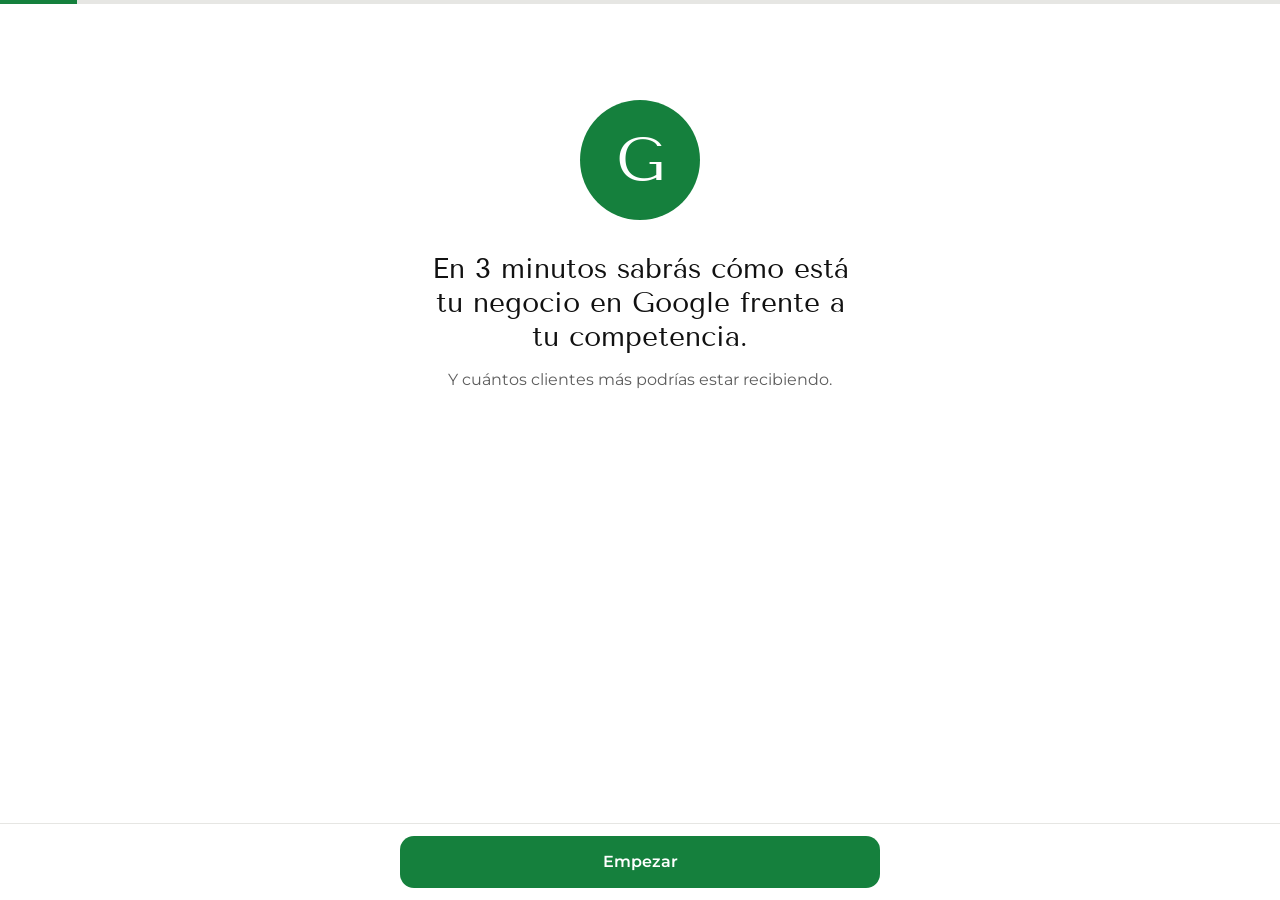
==== index.html @ 22ac7ce4 "Versión 1 del embudo Co-Authored-By: Claude Sonnet 5.5 <noreply@anthropic.com>" ====
<!DOCTYPE html>
<html lang="es">
<head>
  <meta charset="utf-8">
  <meta name="viewport" content="width=device-width, initial-scale=1, viewport-fit=cover">
  <title>Auditoría gratis de tu perfil en Google | Guitorant</title>
  <meta name="description" content="Descubre en 3 minutos cómo está tu negocio en Google frente a tu competencia y pide tu tarjeta de reseñas.">
  <meta name="theme-color" content="#FFFFFF">
  <link rel="preconnect" href="https://fonts.googleapis.com">
  <link rel="preconnect" href="https://fonts.gstatic.com" crossorigin>
  <link href="https://fonts.googleapis.com/css2?family=Montserrat:wght@400;500;600;700&family=Tenor+Sans&display=swap" rel="stylesheet">
  <link rel="icon" href="data:image/svg+xml,%3Csvg xmlns='http://www.w3.org/2000/svg' viewBox='0 0 32 32'%3E%3Ccircle cx='16' cy='16' r='16' fill='%2315803D'/%3E%3Ctext x='16' y='23' font-size='20' text-anchor='middle' fill='white' font-family='Georgia,serif'%3EG%3C/text%3E%3C/svg%3E">
  <link rel="stylesheet" href="css/estilos.css">
</head>
<body>
  <!-- Barra de progreso -->
  <div class="progreso" role="progressbar" aria-label="Progreso" aria-valuemin="0" aria-valuemax="100" aria-valuenow="0">
    <div class="progreso__relleno" id="progreso"></div>
  </div>

  <!-- Flecha para volver (desde la pantalla 2) -->
  <button class="atras" id="atras" type="button" aria-label="Volver" hidden>
    <svg viewBox="0 0 24 24" fill="none" stroke="currentColor" stroke-width="2" stroke-linecap="round" stroke-linejoin="round" aria-hidden="true"><path d="M15 5l-7 7 7 7"/></svg>
  </button>

  <!-- Aquí se dibuja cada pantalla -->
  <main class="app" id="app"></main>

  <!-- Botón principal fijo abajo -->
  <div class="barra-cta" id="barra-cta" hidden>
    <div class="barra-cta__interior">
      <button class="boton" id="cta" type="button"></button>
    </div>
  </div>

  <noscript><p style="padding:20px">Necesitas activar JavaScript para ver esta página.</p></noscript>

  <script src="js/config.js"></script>
  <script src="js/datos.js"></script>
  <script src="js/demo.js"></script>
  <script src="js/calculos.js"></script>
  <script src="js/google.js"></script>
  <script src="js/app.js"></script>
</body>
</html>
---- css/estilos.css ----
/* ============================================================
   ESTILOS — regla 60/30/10
   60% blanco · 30% negro · 10% verde (solo para avanzar o comprar)
   Cambia los colores aquí arriba y se actualiza toda la página.
   ============================================================ */
:root {
  /* 60% BLANCO */
  --blanco: #FFFFFF;
  --superficie: #F7F7F5;
  --borde: #E6E6E3;

  /* 30% NEGRO */
  --negro: #111111;
  --texto-2: #5C5C5C;

  /* 10% VERDE: solo acción y progreso */
  --verde: #15803D;
  --verde-oscuro: #116932;
  --verde-fondo: #ECFDF3;

  /* Funcionales (fuera de la regla) */
  --estrella: #FBBC04;
  --error: #B42318;
  --deshabilitado: #D4D4D4;
  --deshabilitado-texto: #8A8A8A;
  --placeholder: #767676;

  --fuente-titulo: "Tenor Sans", Georgia, "Times New Roman", serif;
  --fuente-texto: "Montserrat", system-ui, -apple-system, "Segoe UI", Roboto, Arial, sans-serif;
  --radio: 14px;
  --alto-boton: 52px;
}

*, *::before, *::after { box-sizing: border-box; }
html { -webkit-text-size-adjust: 100%; }
body {
  margin: 0;
  background: var(--blanco);
  color: var(--negro);
  font-family: var(--fuente-texto);
  font-size: 16px;
  line-height: 1.5;
  -webkit-font-smoothing: antialiased;
}
button, input { font-family: inherit; font-size: 16px; color: inherit; }
button { cursor: pointer; }
[hidden] { display: none !important; }
:focus-visible { outline: 3px solid var(--negro); outline-offset: 2px; }

/* ---------- Barra de progreso ---------- */
.progreso {
  position: fixed; top: 0; left: 0; right: 0; height: 4px;
  background: var(--borde); z-index: 30;
}
.progreso__relleno {
  height: 100%; width: 0; background: var(--verde);
  transition: width 300ms ease;
}

/* ---------- Flecha atrás ---------- */
.atras {
  position: fixed; top: 12px; left: calc(50% - 240px + 8px);
  width: 44px; height: 44px; border: 0; background: transparent;
  display: flex; align-items: center; justify-content: center;
  border-radius: 50%; z-index: 25; color: var(--negro);
}
@media (max-width: 480px) { .atras { left: 8px; } }
.atras svg { width: 22px; height: 22px; }

/* ---------- Contenedor ---------- */
.app {
  max-width: 480px; margin: 0 auto;
  padding: 72px 20px 140px;
  min-height: 100vh;
}
.pantalla { animation: entrar 200ms ease both; }
@keyframes entrar {
  from { opacity: 0; transform: translateY(8px); }
  to { opacity: 1; transform: none; }
}
@media (prefers-reduced-motion: reduce) {
  .pantalla { animation: none; }
  * { transition-duration: 0.01ms !important; animation-duration: 0.01ms !important; }
}

/* ---------- Tipografía ---------- */
h1, .titulo {
  font-family: var(--fuente-titulo);
  font-weight: 400;
  font-size: 27px;
  line-height: 1.22;
  margin: 0 0 14px;
  color: var(--negro);
  overflow-wrap: anywhere;
}
.texto { color: var(--texto-2); margin: 0 0 20px; font-size: 16px; line-height: 1.55; overflow-wrap: anywhere; }
.texto--fuerte { color: var(--negro); font-weight: 600; }
.pequeno { font-size: 14px; color: var(--texto-2); }
.etiqueta {
  display: inline-block; font-size: 13px; font-weight: 600; letter-spacing: 0.08em;
  color: var(--texto-2); margin-bottom: 14px;
}
.pastilla {
  display: inline-flex; align-items: center; gap: 8px;
  background: var(--superficie); border: 1px solid var(--borde);
  border-radius: 999px; padding: 6px 14px; font-size: 14px; font-weight: 500;
  margin-bottom: 18px; color: var(--negro);
}

/* ---------- Personaje guía ---------- */
.guia {
  width: 120px; height: 120px; border-radius: 50%;
  background: var(--verde); color: var(--blanco);
  display: flex; align-items: center; justify-content: center;
  font-family: var(--fuente-titulo); font-size: 60px; line-height: 1;
  overflow: hidden; flex: 0 0 auto;
}
.guia img { width: 100%; height: 100%; object-fit: cover; display: block; }
.guia--chica { width: 44px; height: 44px; font-size: 22px; }
.bienvenida { text-align: center; padding-top: 28px; }
.bienvenida .guia { margin: 0 auto 32px; }
.bienvenida .titulo { font-size: 28px; }

/* ---------- Botón fijo abajo ---------- */
.barra-cta {
  position: fixed; left: 0; right: 0; bottom: 0; z-index: 20;
  background: var(--blanco); border-top: 1px solid var(--borde);
  padding: 12px 20px calc(12px + env(safe-area-inset-bottom, 0px));
}
.barra-cta__interior { max-width: 480px; margin: 0 auto; }
.boton {
  display: flex; align-items: center; justify-content: center; text-align: center;
  width: 100%; min-height: var(--alto-boton); padding: 12px 20px;
  border: 0; border-radius: var(--radio);
  background: var(--verde); color: var(--blanco);
  font-weight: 600; font-size: 16px; line-height: 1.3;
  text-decoration: none; transition: background 150ms ease;
}
.boton:hover, .boton:active { background: var(--verde-oscuro); }
.boton:disabled, .boton[aria-disabled="true"] {
  background: var(--deshabilitado); color: var(--deshabilitado-texto); cursor: not-allowed;
}
.boton--en-linea { margin-top: 12px; }
.enlace {
  background: none; border: 0; padding: 12px 0; color: var(--texto-2);
  text-decoration: underline; font-size: 15px; text-align: left;
  min-height: 44px;
}
.enlace:hover { color: var(--negro); }

/* ---------- Opciones (tarjetas con borde) ---------- */
.opciones { display: grid; gap: 12px; margin-top: 24px; }
.opciones--cuadricula { grid-template-columns: 1fr 1fr; }
.opcion {
  background: var(--blanco); border: 1.5px solid var(--negro);
  border-radius: var(--radio); padding: 16px; min-height: 76px;
  font-weight: 600; font-size: 16px; line-height: 1.3; color: var(--negro);
  display: flex; align-items: center; transition: background 150ms ease, border-color 150ms ease;
  text-align: left; width: 100%;
}
.opciones--cuadricula .opcion { justify-content: center; text-align: center; }
.opcion:hover { background: var(--superficie); }
.opcion[aria-pressed="true"], .opcion.es-elegida {
  border-color: var(--verde); background: var(--verde-fondo);
}
.opciones.bloqueadas .opcion { pointer-events: none; }

/* ---------- Burbuja de reacción ---------- */
.reaccion {
  display: flex; align-items: flex-start; gap: 12px; margin-top: 24px;
  animation: entrar 200ms ease both;
}
.reaccion__burbuja {
  background: var(--superficie); border: 1px solid var(--borde);
  border-radius: 4px 16px 16px 16px; padding: 12px 16px; font-size: 16px;
  color: var(--negro); line-height: 1.45;
}

/* ---------- Campos ---------- */
.campo { margin-bottom: 18px; }
.campo label { display: block; font-weight: 600; font-size: 15px; margin-bottom: 6px; }
.entrada {
  width: 100%; min-height: 52px; padding: 12px 16px;
  border: 1.5px solid var(--negro); border-radius: var(--radio);
  background: var(--blanco); color: var(--negro);
}
.entrada::placeholder { color: var(--placeholder); }
.entrada:focus { outline: 3px solid var(--negro); outline-offset: 1px; }
.entrada[aria-invalid="true"] { border-color: var(--error); }
.error-campo { color: var(--error); font-size: 14px; margin: 6px 0 0; }
.entrada-moneda { position: relative; }
.entrada-moneda .entrada { padding-right: 64px; }
.entrada-moneda span {
  position: absolute; right: 16px; top: 50%; transform: translateY(-50%);
  font-weight: 600; color: var(--texto-2); font-size: 15px;
}

/* ---------- Búsqueda ---------- */
.buscador { position: relative; margin-top: 8px; }
.buscador__lupa { position: absolute; left: 16px; top: 15px; width: 22px; height: 22px; color: var(--negro); pointer-events: none; }
.buscador .entrada { padding-left: 48px; }
.sugerencias {
  list-style: none; margin: 8px 0 0; padding: 0;
  border: 1px solid var(--borde); border-radius: var(--radio); background: var(--blanco);
  overflow: hidden;
}
.sugerencia { border-bottom: 1px solid var(--borde); }
.sugerencia:last-child { border-bottom: 0; }
.sugerencia button {
  display: block; width: 100%; text-align: left; background: var(--blanco);
  border: 0; padding: 12px 16px; min-height: 56px;
}
.sugerencia button:hover, .sugerencia[aria-selected="true"] button { background: var(--superficie); }
.sugerencia__nombre { display: block; font-weight: 600; font-size: 16px; color: var(--negro); overflow-wrap: anywhere; }
.sugerencia__direccion { display: block; font-size: 14px; color: var(--texto-2); overflow-wrap: anywhere; }
.sugerencias__vacio { padding: 14px 16px; color: var(--texto-2); font-size: 15px; }
.ayuda { color: var(--texto-2); font-size: 14px; margin: 12px 0 0; }

/* ---------- Tarjeta genérica ---------- */
.tarjeta {
  background: var(--superficie); border: 1px solid var(--borde);
  border-radius: var(--radio); padding: 16px;
}
.tarjeta--blanca { background: var(--blanco); }

/* ---------- Negocio (P7) ---------- */
.negocio {
  display: flex; gap: 14px; align-items: center;
  background: var(--blanco); border: 1.5px solid var(--negro); border-radius: var(--radio); padding: 14px;
}
.negocio__foto {
  width: 72px; height: 72px; flex: 0 0 auto; border-radius: 12px; overflow: hidden;
  background: var(--superficie); border: 1px solid var(--borde);
  display: flex; align-items: center; justify-content: center;
  font-family: var(--fuente-titulo); font-size: 30px; color: var(--negro);
}
.negocio__foto img { width: 100%; height: 100%; object-fit: cover; display: block; }
.negocio__datos { min-width: 0; }
.negocio__nombre { font-weight: 700; font-size: 18px; line-height: 1.25; margin: 0 0 2px; overflow-wrap: anywhere; }
.negocio__direccion { color: var(--texto-2); font-size: 14px; margin: 0 0 4px; overflow-wrap: anywhere; }

/* ---------- Estrellas ---------- */
.est { position: relative; display: inline-block; line-height: 0; vertical-align: middle; }
.est__fila { display: inline-flex; }
.est__fila svg { width: 16px; height: 16px; }
.est--grande .est__fila svg { width: 20px; height: 20px; }
.est__sobre { position: absolute; left: 0; top: 0; overflow: hidden; white-space: nowrap; }
.calif { display: inline-flex; align-items: center; gap: 6px; flex-wrap: wrap; font-size: 14px; color: var(--texto-2); }
.calif strong { color: var(--negro); font-size: 15px; }

/* ---------- Ficha tipo Google Maps (P8) ---------- */
.ficha { background: var(--blanco); border: 1px solid var(--borde); border-radius: 20px; overflow: hidden; }
.ficha__foto {
  height: 200px; background: var(--superficie); position: relative;
  display: flex; align-items: center; justify-content: center;
  font-family: var(--fuente-titulo); font-size: 64px; color: var(--negro);
}
.ficha__foto img { width: 100%; height: 100%; object-fit: cover; display: block; }
.ficha__buscador {
  position: absolute; top: 12px; left: 12px; right: 12px; background: var(--blanco);
  border-radius: 999px; padding: 8px 16px; font-family: var(--fuente-texto); font-size: 14px;
  color: var(--negro); white-space: nowrap; overflow: hidden; text-overflow: ellipsis;
  border: 1px solid var(--borde);
}
.ficha__cuerpo { padding: 16px 18px 18px; }
.ficha__nombre { font-family: var(--fuente-texto); font-size: 22px; font-weight: 500; margin: 0 0 6px; line-height: 1.25; overflow-wrap: anywhere; }
.ficha__linea { color: var(--texto-2); font-size: 14px; margin: 6px 0 0; }

/* ---------- Reseñas (P9) ---------- */
.resenas { display: grid; gap: 12px; margin-top: 8px; }
.subtitulo { font-weight: 700; font-size: 17px; margin: 22px 0 8px; }
.resena { background: var(--blanco); border: 1px solid var(--borde); border-radius: var(--radio); padding: 14px 16px; }
.resena__meta { font-size: 14px; color: var(--texto-2); margin: 6px 0; }
.resena__texto {
  margin: 0; color: var(--texto-2); font-size: 15px; line-height: 1.5;
  display: -webkit-box; -webkit-line-clamp: 4; line-clamp: 4; -webkit-box-orient: vertical; overflow: hidden;
  overflow-wrap: anywhere;
}
.comparacion { margin-top: 20px; font-weight: 600; font-size: 17px; }

/* ---------- Análisis (P10) ---------- */
.lista-pasos { list-style: none; padding: 0; margin: 28px 0 0; display: grid; gap: 18px; }
.lista-pasos li { display: flex; align-items: center; gap: 14px; font-size: 17px; color: var(--texto-2); transition: color 200ms ease; }
.lista-pasos li.listo { color: var(--negro); font-weight: 600; }
.lista-pasos .marca {
  width: 28px; height: 28px; flex: 0 0 auto; border-radius: 50%;
  border: 1.5px solid var(--borde); display: flex; align-items: center; justify-content: center;
}
.lista-pasos li.listo .marca { background: var(--verde); border-color: var(--verde); color: var(--blanco); }
.lista-pasos .marca svg { width: 16px; height: 16px; opacity: 0; }
.lista-pasos li.listo .marca svg { opacity: 1; }

/* ---------- Ranking (P11) ---------- */
.buscador-falso {
  display: flex; align-items: center; gap: 10px; padding: 14px 16px; font-weight: 600;
  border-bottom: 1px solid var(--borde); font-size: 16px; overflow-wrap: anywhere;
}
.buscador-falso svg { width: 20px; height: 20px; flex: 0 0 auto; }
.ranking { background: var(--blanco); border: 1px solid var(--borde); border-radius: 18px; overflow: hidden; }
.fila { display: flex; gap: 12px; padding: 14px 16px; border-bottom: 1px solid var(--borde); align-items: flex-start; }
.fila:last-child { border-bottom: 0; }
.fila__puesto {
  width: 32px; height: 32px; flex: 0 0 auto; border-radius: 50%; background: var(--superficie);
  border: 1px solid var(--borde);
  display: flex; align-items: center; justify-content: center; font-weight: 700; font-size: 14px;
}
.fila__datos { min-width: 0; }
.fila__nombre { font-weight: 600; font-size: 16px; margin: 0; overflow-wrap: anywhere; }
.fila__ritmo { font-size: 13px; color: var(--texto-2); margin: 2px 0 0; }
.fila--yo { background: var(--verde-fondo); border: 1.5px solid var(--verde); border-radius: 12px; margin: 6px; }
.fila--yo:last-child { border-bottom: 1.5px solid var(--verde); }
.fila--yo .fila__puesto { background: var(--verde); border-color: var(--verde); color: var(--blanco); }
.tag-tu {
  display: inline-block; margin-left: 8px; font-size: 12px; font-weight: 700; letter-spacing: 0.06em;
  color: var(--verde); vertical-align: middle;
}
.resumen-puesto { font-weight: 700; font-size: 18px; margin: 20px 0 8px; }

/* ---------- Barras (P12) ---------- */
.barra-bloque { margin: 26px 0; }
.barra-bloque__cabecera { font-size: 15px; color: var(--texto-2); margin-bottom: 8px; display: flex; justify-content: space-between; gap: 10px; }
.barra-pista { height: 22px; background: var(--superficie); border: 1px solid var(--borde); border-radius: 999px; overflow: hidden; }
.barra-relleno { height: 100%; width: 0; border-radius: 999px; transition: width 900ms cubic-bezier(.2,.7,.2,1); }
.barra-relleno--rival { background: var(--negro); }
.barra-relleno--yo { background: var(--texto-2); }

/* ---------- Gráfica (P13) ---------- */
.grafica { width: 100%; height: auto; display: block; margin: 8px 0; }
.etiqueta-estimacion {
  display: inline-block; font-size: 12px; font-weight: 700; letter-spacing: 0.06em; text-transform: uppercase;
  border: 1px solid var(--negro); border-radius: 999px; padding: 3px 10px; margin-bottom: 14px; color: var(--negro);
}
.leyenda { display: flex; flex-wrap: wrap; gap: 8px 18px; font-size: 14px; color: var(--texto-2); margin: 10px 0 16px; }
.leyenda span { display: inline-flex; align-items: center; gap: 8px; }
.leyenda i { display: inline-block; width: 26px; height: 0; border-top: 3px solid; }
.resumen-90 { font-weight: 700; font-size: 17px; margin: 8px 0; }
.mejora { font-weight: 600; color: var(--negro); margin: 6px 0 0; }

/* ---------- Tarjeta NFC dibujada (P14) ---------- */
.nfc {
  position: relative; background: var(--negro); color: var(--blanco);
  border-radius: 18px; aspect-ratio: 1.586; width: 100%; padding: 20px;
  display: flex; flex-direction: column; justify-content: space-between; overflow: hidden;
  margin: 8px 0 22px;
}
.nfc__nombre { font-family: var(--fuente-titulo); font-size: 24px; line-height: 1.15; overflow-wrap: anywhere; max-width: 85%; }
.nfc__pie { display: flex; align-items: center; gap: 12px; font-size: 16px; font-weight: 500; }
.nfc__ondas { width: 38px; height: 38px; color: var(--verde); flex: 0 0 auto; }
.nfc--chica { padding: 12px; border-radius: 12px; }
.nfc--chica .nfc__nombre { font-size: 14px; }
.nfc--chica .nfc__pie { font-size: 11px; gap: 6px; }
.nfc--chica .nfc__ondas { width: 22px; height: 22px; }
.foto-producto { width: 100%; max-height: 220px; object-fit: contain; border-radius: 12px; background: var(--negro); display: block; }

/* ---------- Pasos (P15) ---------- */
.pasos { list-style: none; padding: 0; margin: 24px 0 0; display: grid; gap: 14px; }
.paso { display: flex; gap: 16px; align-items: flex-start; background: var(--superficie); border: 1px solid var(--borde); border-radius: var(--radio); padding: 16px; }
.paso__num {
  width: 36px; height: 36px; flex: 0 0 auto; border-radius: 50%; background: var(--negro); color: var(--blanco);
  display: flex; align-items: center; justify-content: center; font-family: var(--fuente-titulo); font-size: 18px;
}
.paso p { margin: 4px 0 0; font-size: 16px; }

/* ---------- Contacto (P16) ---------- */
.casilla { display: flex; gap: 12px; align-items: flex-start; margin: 4px 0 14px; }
.casilla input { width: 24px; height: 24px; margin: 2px 0 0; flex: 0 0 auto; accent-color: var(--negro); }
.casilla label { font-size: 14px; line-height: 1.5; color: var(--texto-2); }
.casilla a { color: var(--negro); }

/* ---------- Precios (P17) ---------- */
.franja {
  background: var(--verde); color: var(--blanco); font-weight: 600; text-align: center;
  border-radius: var(--radio); padding: 12px 16px; margin: 4px 0 14px;
}
.productos { display: grid; gap: 12px; margin: 18px 0 8px; }
.producto {
  position: relative; background: var(--blanco); border: 1.5px solid var(--negro); border-radius: 16px;
  padding: 16px; text-align: left; width: 100%; display: block;
}
.producto[aria-pressed="true"] { border-color: var(--verde); background: var(--verde-fondo); }
.producto__etiqueta {
  display: inline-block; background: var(--verde); color: var(--blanco); font-size: 12px; font-weight: 700;
  letter-spacing: 0.04em; border-radius: 999px; padding: 4px 10px; margin-bottom: 10px;
}
.producto__fila { display: flex; gap: 12px; align-items: flex-start; }
.producto__radio {
  width: 22px; height: 22px; flex: 0 0 auto; border-radius: 50%; border: 2px solid var(--negro); margin-top: 2px;
  display: flex; align-items: center; justify-content: center; background: var(--blanco);
}
.producto[aria-pressed="true"] .producto__radio { border-color: var(--verde); }
.producto[aria-pressed="true"] .producto__radio::after { content: ""; width: 10px; height: 10px; border-radius: 50%; background: var(--verde); }
.producto__info { flex: 1; min-width: 0; }
.producto__nombre { font-weight: 700; font-size: 17px; margin: 0; }
.producto__precio { margin: 2px 0 4px; font-size: 20px; font-weight: 700; }
.producto__precio s { font-size: 15px; font-weight: 500; color: var(--texto-2); margin-left: 8px; }
.producto__desc { color: var(--texto-2); font-size: 14px; margin: 0 0 6px; }
.producto__linea { font-size: 14px; margin: 2px 0 0; color: var(--negro); }
.producto__linea--suave { color: var(--texto-2); }
.producto__imagen { margin-top: 12px; }
.producto__imagen .foto-producto { max-height: 140px; }
.duo-imagen { display: grid; grid-template-columns: 1fr 1fr; gap: 8px; }
.incluido { margin-top: 22px; }
.incluido h2 { font-size: 17px; font-weight: 700; margin: 0 0 10px; }
.incluido ul { list-style: none; padding: 0; margin: 0; display: grid; gap: 10px; }
.incluido li { display: flex; gap: 10px; align-items: flex-start; font-size: 15px; }
.incluido li svg { width: 20px; height: 20px; flex: 0 0 auto; color: var(--verde); margin-top: 2px; }
.incluido s { color: var(--texto-2); margin-left: 6px; font-size: 14px; }

/* ---------- Listo (P18) ---------- */
.resumen { background: var(--superficie); border: 1px solid var(--borde); border-radius: var(--radio); padding: 16px; margin: 20px 0; }
.resumen dl { margin: 0; display: grid; gap: 10px; }
.resumen dt { font-size: 13px; color: var(--texto-2); }
.resumen dd { margin: 0; font-weight: 600; overflow-wrap: anywhere; }

/* ---------- Carga ---------- */
.cargando { display: flex; align-items: center; gap: 12px; color: var(--texto-2); padding: 14px 4px; }
.giro { width: 20px; height: 20px; border: 3px solid var(--borde); border-top-color: var(--negro); border-radius: 50%; animation: gira 800ms linear infinite; }
@keyframes gira { to { transform: rotate(360deg); } }

/* ---------- Líneas de la gráfica ---------- */
.g-actual { stroke: var(--placeholder); stroke-width: 3; }
.g-rival { stroke: var(--negro); stroke-width: 2.5; }
.g-tarjeta { stroke: var(--verde); stroke-width: 5; stroke-dasharray: var(--largo); stroke-dashoffset: var(--largo); animation: dibujar 1100ms 150ms ease forwards; }
@keyframes dibujar { to { stroke-dashoffset: 0; } }
@media (prefers-reduced-motion: reduce) { .g-tarjeta { stroke-dashoffset: 0; animation: none; } }
.producto__imagen .nfc { max-width: 240px; aspect-ratio: 1.9; }
.duo-imagen .nfc { max-width: none; }
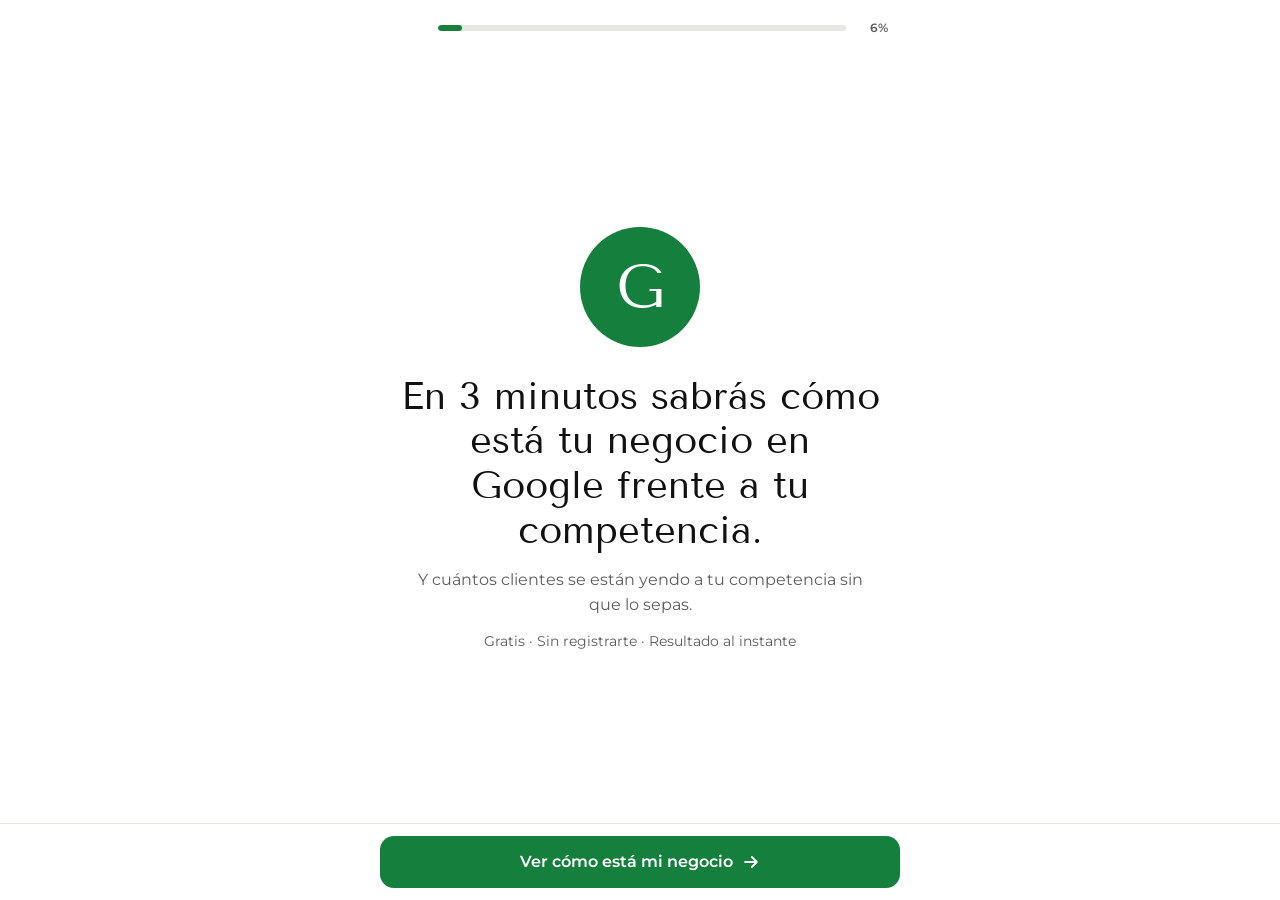
==== commit 8ba22cd5: "Cambios v2: diseño, textos y rutas - Diseño: contenido centrado, opciones simétricas con emoji, somb" ====
--- a/index.html
+++ b/index.html
@@ -13,15 +13,19 @@
   <link rel="stylesheet" href="css/estilos.css">
 </head>
 <body>
-  <!-- Barra de progreso -->
-  <div class="progreso" role="progressbar" aria-label="Progreso" aria-valuemin="0" aria-valuemax="100" aria-valuenow="0">
-    <div class="progreso__relleno" id="progreso"></div>
-  </div>
-
-  <!-- Flecha para volver (desde la pantalla 2) -->
-  <button class="atras" id="atras" type="button" aria-label="Volver" hidden>
-    <svg viewBox="0 0 24 24" fill="none" stroke="currentColor" stroke-width="2" stroke-linecap="round" stroke-linejoin="round" aria-hidden="true"><path d="M15 5l-7 7 7 7"/></svg>
-  </button>
+  <!-- Cabecera fija: flecha para volver + barra de progreso + porcentaje -->
+  <header class="cabecera">
+    <div class="cabecera__interior">
+      <button class="atras oculto" id="atras" type="button" aria-label="Volver">
+        <svg viewBox="0 0 24 24" fill="none" stroke="currentColor" stroke-width="2" stroke-linecap="round" stroke-linejoin="round" aria-hidden="true"><path d="M15 5l-7 7 7 7"/></svg>
+      </button>
+      <div class="progreso" role="progressbar" aria-label="Progreso" aria-valuemin="0" aria-valuemax="100" aria-valuenow="0">
+        <div class="progreso__relleno" id="progreso"></div>
+      </div>
+      <span class="porcentaje" id="porcentaje" aria-hidden="true">0%</span>
+    </div>
+    <div class="hito" id="hito" role="status" aria-live="polite"></div>
+  </header>
 
   <!-- Aquí se dibuja cada pantalla -->
   <main class="app" id="app"></main>
--- a/css/estilos.css
+++ b/css/estilos.css
@@ -1,7 +1,8 @@
 /* ============================================================
    ESTILOS — regla 60/30/10
-   60% blanco · 30% negro · 10% verde (solo para avanzar o comprar)
+   60% blanco · 30% negro · 10% verde (solo para avanzar, elegir o comprar)
    Cambia los colores aquí arriba y se actualiza toda la página.
+   Sombras: suaves, solo en cajas y tarjetas.
    ============================================================ */
 :root {
   /* 60% BLANCO */
@@ -25,10 +26,18 @@
   --deshabilitado-texto: #8A8A8A;
   --placeholder: #767676;
 
+  /* Sombras suaves */
+  --sombra: 0 1px 2px rgba(17, 17, 17, 0.06), 0 4px 12px rgba(17, 17, 17, 0.06);
+  --sombra-fuerte: 0 2px 4px rgba(17, 17, 17, 0.08), 0 8px 20px rgba(17, 17, 17, 0.10);
+
   --fuente-titulo: "Tenor Sans", Georgia, "Times New Roman", serif;
   --fuente-texto: "Montserrat", system-ui, -apple-system, "Segoe UI", Roboto, Arial, sans-serif;
+  --fuente-emoji: "Apple Color Emoji", "Segoe UI Emoji", "Noto Color Emoji", sans-serif;
   --radio: 14px;
   --alto-boton: 52px;
+  --ancho: 520px;
+  --alto-cabecera: 56px;
+  --alto-barra: 77px; /* alto del botón fijo: 12 + 52 + 12 + 1 de borde */
 }
 
 *, *::before, *::after { box-sizing: border-box; }
@@ -47,52 +56,77 @@
 [hidden] { display: none !important; }
 :focus-visible { outline: 3px solid var(--negro); outline-offset: 2px; }
 
-/* ---------- Barra de progreso ---------- */
+/* ---------- Cabecera fija: volver + progreso + porcentaje ---------- */
+.cabecera {
+  position: fixed; top: 0; left: 0; right: 0; z-index: 30;
+  background: var(--blanco);
+}
+.cabecera__interior {
+  max-width: var(--ancho); margin: 0 auto; height: var(--alto-cabecera);
+  display: flex; align-items: center; gap: 6px; padding: 0 12px 0 8px;
+}
+.atras {
+  width: 44px; height: 44px; flex: 0 0 auto; border: 0; background: transparent;
+  display: flex; align-items: center; justify-content: center;
+  border-radius: 50%; color: var(--negro);
+}
+.atras.oculto { visibility: hidden; }
+.atras svg { width: 22px; height: 22px; }
 .progreso {
-  position: fixed; top: 0; left: 0; right: 0; height: 4px;
-  background: var(--borde); z-index: 30;
+  flex: 1; height: 6px; background: var(--borde); border-radius: 999px; overflow: hidden;
 }
 .progreso__relleno {
-  height: 100%; width: 0; background: var(--verde);
-  transition: width 300ms ease;
-}
-
-/* ---------- Flecha atrás ---------- */
-.atras {
-  position: fixed; top: 12px; left: calc(50% - 240px + 8px);
-  width: 44px; height: 44px; border: 0; background: transparent;
-  display: flex; align-items: center; justify-content: center;
-  border-radius: 50%; z-index: 25; color: var(--negro);
-}
-@media (max-width: 480px) { .atras { left: 8px; } }
-.atras svg { width: 22px; height: 22px; }
-
-/* ---------- Contenedor ---------- */
+  height: 100%; width: 0; background: var(--verde); border-radius: 999px;
+  transition: width 400ms ease;
+}
+.porcentaje {
+  flex: 0 0 auto; min-width: 36px; text-align: right;
+  font-size: 12px; font-weight: 600; color: var(--texto-2);
+}
+.hito {
+  position: absolute; left: 50%; top: calc(100% - 4px);
+  transform: translate(-50%, -6px); opacity: 0; pointer-events: none;
+  background: var(--verde-fondo); color: var(--verde-oscuro); border: 1px solid var(--verde);
+  border-radius: 999px; padding: 4px 14px; font-size: 13px; font-weight: 600; white-space: nowrap;
+  transition: opacity 250ms ease, transform 250ms ease;
+}
+.hito.visible { opacity: 1; transform: translate(-50%, 0); }
+
+/* ---------- Contenedor: contenido centrado entre cabecera y botón ---------- */
 .app {
-  max-width: 480px; margin: 0 auto;
-  padding: 72px 20px 140px;
-  min-height: 100vh;
-}
-.pantalla { animation: entrar 200ms ease both; }
+  max-width: var(--ancho); margin: 0 auto;
+  min-height: 100vh; min-height: 100dvh;
+  padding: calc(var(--alto-cabecera) + 16px) 20px 16px;
+  display: flex; flex-direction: column;
+}
+body.con-cta .app { padding-bottom: calc(var(--alto-barra) + 16px + env(safe-area-inset-bottom, 0px)); }
+.pantalla {
+  width: 100%; margin: auto 0;
+  animation: entrar 250ms ease both;
+}
 @keyframes entrar {
   from { opacity: 0; transform: translateY(8px); }
   to { opacity: 1; transform: none; }
 }
 @media (prefers-reduced-motion: reduce) {
-  .pantalla { animation: none; }
-  * { transition-duration: 0.01ms !important; animation-duration: 0.01ms !important; }
+  * { transition-duration: 0.01ms !important; transition-delay: 0s !important;
+      animation-duration: 0.01ms !important; animation-delay: 0s !important; }
 }
 
 /* ---------- Tipografía ---------- */
 h1, .titulo {
   font-family: var(--fuente-titulo);
   font-weight: 400;
-  font-size: 27px;
-  line-height: 1.22;
+  font-size: 29px;
+  line-height: 1.2;
   margin: 0 0 14px;
   color: var(--negro);
   overflow-wrap: anywhere;
 }
+@media (min-width: 768px) {
+  h1, .titulo { font-size: 38px; line-height: 1.18; }
+}
+.titulo--centro { text-align: center; }
 .texto { color: var(--texto-2); margin: 0 0 20px; font-size: 16px; line-height: 1.55; overflow-wrap: anywhere; }
 .texto--fuerte { color: var(--negro); font-weight: 600; }
 .pequeno { font-size: 14px; color: var(--texto-2); }
@@ -117,17 +151,18 @@
 }
 .guia img { width: 100%; height: 100%; object-fit: cover; display: block; }
 .guia--chica { width: 44px; height: 44px; font-size: 22px; }
-.bienvenida { text-align: center; padding-top: 28px; }
-.bienvenida .guia { margin: 0 auto 32px; }
-.bienvenida .titulo { font-size: 28px; }
-
-/* ---------- Botón fijo abajo ---------- */
+.bienvenida { text-align: center; }
+.bienvenida .guia { margin: 0 auto 28px; }
+.bienvenida .texto { margin-bottom: 14px; }
+.bienvenida .pequeno { margin: 0; }
+
+/* ---------- Botón principal fijo abajo ---------- */
 .barra-cta {
   position: fixed; left: 0; right: 0; bottom: 0; z-index: 20;
   background: var(--blanco); border-top: 1px solid var(--borde);
   padding: 12px 20px calc(12px + env(safe-area-inset-bottom, 0px));
 }
-.barra-cta__interior { max-width: 480px; margin: 0 auto; }
+.barra-cta__interior { max-width: var(--ancho); margin: 0 auto; }
 .boton {
   display: flex; align-items: center; justify-content: center; text-align: center;
   width: 100%; min-height: var(--alto-boton); padding: 12px 20px;
@@ -140,7 +175,10 @@
 .boton:disabled, .boton[aria-disabled="true"] {
   background: var(--deshabilitado); color: var(--deshabilitado-texto); cursor: not-allowed;
 }
-.boton--en-linea { margin-top: 12px; }
+.boton__flecha { width: 20px; height: 20px; flex: 0 0 auto; margin-left: 8px; transition: transform 150ms ease; }
+@media (hover: hover) {
+  .boton:hover:not(:disabled) .boton__flecha { transform: translateX(3px); }
+}
 .enlace {
   background: none; border: 0; padding: 12px 0; color: var(--texto-2);
   text-decoration: underline; font-size: 15px; text-align: left;
@@ -148,33 +186,71 @@
 }
 .enlace:hover { color: var(--negro); }
 
-/* ---------- Opciones (tarjetas con borde) ---------- */
-.opciones { display: grid; gap: 12px; margin-top: 24px; }
+/* ---------- Opciones de respuesta ---------- */
+.opciones { display: grid; gap: 12px; margin-top: 24px; grid-auto-rows: 1fr; }
 .opciones--cuadricula { grid-template-columns: 1fr 1fr; }
 .opcion {
-  background: var(--blanco); border: 1.5px solid var(--negro);
-  border-radius: var(--radio); padding: 16px; min-height: 76px;
+  position: relative; width: 100%;
+  background: var(--blanco); border: 1.5px solid var(--negro); border-radius: 16px;
+  box-shadow: var(--sombra);
+  padding: 14px 16px; min-height: 64px;
+  display: flex; align-items: center; gap: 14px; text-align: left;
   font-weight: 600; font-size: 16px; line-height: 1.3; color: var(--negro);
-  display: flex; align-items: center; transition: background 150ms ease, border-color 150ms ease;
-  text-align: left; width: 100%;
-}
-.opciones--cuadricula .opcion { justify-content: center; text-align: center; }
-.opcion:hover { background: var(--superficie); }
-.opcion[aria-pressed="true"], .opcion.es-elegida {
-  border-color: var(--verde); background: var(--verde-fondo);
-}
+  transition: transform 150ms ease, box-shadow 150ms ease, opacity 250ms ease,
+    background 150ms ease, border-color 150ms ease, color 150ms ease;
+}
+.opciones--cuadricula .opcion {
+  min-height: 104px; flex-direction: column; justify-content: center; text-align: center; gap: 8px;
+}
+.opcion__emoji { font-family: var(--fuente-emoji); font-size: 26px; line-height: 1; flex: 0 0 auto; }
+.opciones--cuadricula .opcion__emoji { font-size: 32px; }
+.opcion__cuerpo { display: flex; flex-direction: column; gap: 2px; min-width: 0; overflow-wrap: anywhere; }
+.opcion__nota { font-size: 13px; font-weight: 500; color: var(--texto-2); transition: color 150ms ease; }
+@media (hover: hover) {
+  .opcion:hover { transform: translateY(-2px); box-shadow: var(--sombra-fuerte); }
+}
+.opcion:active { transform: scale(0.97); }
+.opcion[aria-pressed="true"] { border-color: var(--verde); background: var(--verde-fondo); color: var(--verde); }
+.opcion[aria-pressed="true"] .opcion__nota { color: var(--verde); }
+.opcion__check {
+  position: absolute; top: 8px; right: 8px; width: 20px; height: 20px; border-radius: 50%;
+  background: var(--verde); color: var(--blanco);
+  display: flex; align-items: center; justify-content: center;
+  opacity: 0; transform: scale(0.5); transition: opacity 150ms ease, transform 200ms ease;
+}
+.opcion__check svg { width: 13px; height: 13px; }
+.opcion[aria-pressed="true"] .opcion__check { opacity: 1; transform: none; }
+.opciones.hay-elegida .opcion[aria-pressed="false"] { opacity: 0.5; }
+.opcion.pulso { animation: encoger 250ms ease; }
+@keyframes encoger { 0% { transform: scale(1); } 40% { transform: scale(0.96); } 100% { transform: scale(1); } }
 .opciones.bloqueadas .opcion { pointer-events: none; }
 
-/* ---------- Burbuja de reacción ---------- */
+/* ---------- Reacción del personaje ---------- */
+.reaccion-zona { margin-top: 20px; min-height: 96px; }
 .reaccion {
-  display: flex; align-items: flex-start; gap: 12px; margin-top: 24px;
-  animation: entrar 200ms ease both;
-}
+  display: flex; align-items: flex-start; gap: 12px; cursor: pointer;
+  animation: entrar 250ms ease both;
+}
+.reaccion__cuerpo { flex: 1; min-width: 0; }
 .reaccion__burbuja {
-  background: var(--superficie); border: 1px solid var(--borde);
+  background: var(--superficie); border: 1px solid var(--borde); box-shadow: var(--sombra);
   border-radius: 4px 16px 16px 16px; padding: 12px 16px; font-size: 16px;
-  color: var(--negro); line-height: 1.45;
-}
+  color: var(--negro); line-height: 1.45; min-height: 46px;
+  display: flex; align-items: center;
+}
+.reaccion__burbuja.con-texto { animation: aparecer 200ms ease both; }
+@keyframes aparecer { from { opacity: 0; } to { opacity: 1; } }
+.reaccion__tiempo { height: 3px; background: var(--borde); border-radius: 2px; margin-top: 8px; overflow: hidden; }
+.reaccion__tiempo i { display: block; height: 100%; width: 0; background: var(--verde); transition: width linear; }
+.reaccion__tiempo i.lleno { width: 100%; }
+.escribiendo { display: inline-flex; gap: 5px; align-items: center; height: 20px; }
+.escribiendo i {
+  width: 7px; height: 7px; border-radius: 50%; background: var(--texto-2); display: block;
+  animation: punto 300ms ease both;
+}
+.escribiendo i:nth-child(2) { animation-delay: 150ms; }
+.escribiendo i:nth-child(3) { animation-delay: 300ms; }
+@keyframes punto { 0% { opacity: 0.2; transform: translateY(0); } 50% { opacity: 1; transform: translateY(-3px); } 100% { opacity: 0.7; transform: none; } }
 
 /* ---------- Campos ---------- */
 .campo { margin-bottom: 18px; }
@@ -202,7 +278,7 @@
 .sugerencias {
   list-style: none; margin: 8px 0 0; padding: 0;
   border: 1px solid var(--borde); border-radius: var(--radio); background: var(--blanco);
-  overflow: hidden;
+  overflow: hidden; box-shadow: var(--sombra);
 }
 .sugerencia { border-bottom: 1px solid var(--borde); }
 .sugerencia:last-child { border-bottom: 0; }
@@ -219,14 +295,43 @@
 /* ---------- Tarjeta genérica ---------- */
 .tarjeta {
   background: var(--superficie); border: 1px solid var(--borde);
-  border-radius: var(--radio); padding: 16px;
+  border-radius: var(--radio); padding: 16px; box-shadow: var(--sombra);
 }
 .tarjeta--blanca { background: var(--blanco); }
 
-/* ---------- Negocio (P7) ---------- */
+/* ---------- P2: dos fichas de ejemplo ---------- */
+.ejemplo { margin: 4px 0 6px; }
+.ejemplo__etiqueta {
+  display: inline-block; font-size: 12px; font-weight: 700; letter-spacing: 0.06em; text-transform: uppercase;
+  color: var(--texto-2); border: 1px solid var(--borde); border-radius: 999px; padding: 2px 10px; margin-bottom: 10px;
+}
+.fichas { display: grid; grid-template-columns: 1fr 1fr; gap: 12px; }
+.ficha-mini {
+  position: relative; background: var(--blanco); border: 1.5px solid var(--borde); border-radius: 16px;
+  box-shadow: var(--sombra); padding: 16px 14px; text-align: center;
+  animation: entrar 350ms ease both;
+  transition: border-color 250ms ease, box-shadow 250ms ease;
+}
+.ficha-mini:nth-child(2) { animation-delay: 120ms; }
+.ficha-mini__nombre { font-weight: 700; font-size: 15px; margin: 0 0 6px; }
+.ficha-mini__nota { display: flex; align-items: center; justify-content: center; gap: 6px; font-weight: 700; font-size: 18px; margin: 0; }
+.ficha-mini__nota .est { margin-left: 0; }
+.ficha-mini__resenas { font-size: 14px; color: var(--texto-2); margin: 4px 0 0; }
+.ficha-mini--elegida { border-color: var(--verde); box-shadow: var(--sombra-fuerte); }
+.ficha-mini__check {
+  position: absolute; top: 8px; right: 8px; width: 22px; height: 22px; border-radius: 50%;
+  background: var(--verde); color: var(--blanco); display: flex; align-items: center; justify-content: center;
+  opacity: 0; transform: scale(0.5); transition: opacity 200ms ease, transform 250ms ease;
+}
+.ficha-mini__check svg { width: 14px; height: 14px; }
+.ficha-mini--elegida .ficha-mini__check { opacity: 1; transform: none; }
+.pregunta-ejemplo { text-align: center; font-weight: 600; font-size: 17px; margin: 16px 0 0; }
+
+/* ---------- Negocio (¿Eres tú?) ---------- */
 .negocio {
   display: flex; gap: 14px; align-items: center;
-  background: var(--blanco); border: 1.5px solid var(--negro); border-radius: var(--radio); padding: 14px;
+  background: var(--blanco); border: 1.5px solid var(--negro); border-radius: 16px; padding: 14px;
+  box-shadow: var(--sombra);
 }
 .negocio__foto {
   width: 72px; height: 72px; flex: 0 0 auto; border-radius: 12px; overflow: hidden;
@@ -239,17 +344,23 @@
 .negocio__nombre { font-weight: 700; font-size: 18px; line-height: 1.25; margin: 0 0 2px; overflow-wrap: anywhere; }
 .negocio__direccion { color: var(--texto-2); font-size: 14px; margin: 0 0 4px; overflow-wrap: anywhere; }
 
-/* ---------- Estrellas ---------- */
-.est { position: relative; display: inline-block; line-height: 0; vertical-align: middle; }
-.est__fila { display: inline-flex; }
-.est__fila svg { width: 16px; height: 16px; }
-.est--grande .est__fila svg { width: 20px; height: 20px; }
-.est__sobre { position: absolute; left: 0; top: 0; overflow: hidden; white-space: nowrap; }
+/* ---------- Estrellas (se llenan una por una) ---------- */
+.est { display: inline-flex; line-height: 0; vertical-align: middle; }
+.est__e { position: relative; display: inline-block; width: 16px; height: 16px; }
+.est--grande .est__e { width: 20px; height: 20px; }
+.est__e > svg { width: 100%; height: 100%; display: block; }
+.est__sobre {
+  position: absolute; left: 0; top: 0; height: 100%; width: 0; overflow: hidden;
+  transition: width 260ms ease calc(var(--i, 0) * 110ms);
+}
+.est__sobre svg { width: 16px; height: 16px; display: block; max-width: none; }
+.est--grande .est__sobre svg { width: 20px; height: 20px; }
+.est--on .est__sobre { width: var(--w, 0%); }
 .calif { display: inline-flex; align-items: center; gap: 6px; flex-wrap: wrap; font-size: 14px; color: var(--texto-2); }
 .calif strong { color: var(--negro); font-size: 15px; }
 
-/* ---------- Ficha tipo Google Maps (P8) ---------- */
-.ficha { background: var(--blanco); border: 1px solid var(--borde); border-radius: 20px; overflow: hidden; }
+/* ---------- Ficha tipo Google Maps (Tu perfil) ---------- */
+.ficha { background: var(--blanco); border: 1px solid var(--borde); border-radius: 20px; overflow: hidden; box-shadow: var(--sombra); }
 .ficha__foto {
   height: 200px; background: var(--superficie); position: relative;
   display: flex; align-items: center; justify-content: center;
@@ -266,19 +377,34 @@
 .ficha__nombre { font-family: var(--fuente-texto); font-size: 22px; font-weight: 500; margin: 0 0 6px; line-height: 1.25; overflow-wrap: anywhere; }
 .ficha__linea { color: var(--texto-2); font-size: 14px; margin: 6px 0 0; }
 
-/* ---------- Reseñas (P9) ---------- */
+/* ---------- Reseñas ---------- */
 .resenas { display: grid; gap: 12px; margin-top: 8px; }
 .subtitulo { font-weight: 700; font-size: 17px; margin: 22px 0 8px; }
-.resena { background: var(--blanco); border: 1px solid var(--borde); border-radius: var(--radio); padding: 14px 16px; }
+.resena { background: var(--blanco); border: 1px solid var(--borde); border-radius: var(--radio); padding: 14px 16px; box-shadow: var(--sombra); }
 .resena__meta { font-size: 14px; color: var(--texto-2); margin: 6px 0; }
 .resena__texto {
   margin: 0; color: var(--texto-2); font-size: 15px; line-height: 1.5;
   display: -webkit-box; -webkit-line-clamp: 4; line-clamp: 4; -webkit-box-orient: vertical; overflow: hidden;
   overflow-wrap: anywhere;
 }
+.etiqueta-negativa {
+  display: inline-block; color: var(--error); border: 1px solid var(--error); border-radius: 999px;
+  font-size: 12px; font-weight: 700; padding: 2px 10px; margin-bottom: 10px;
+}
 .comparacion { margin-top: 20px; font-weight: 600; font-size: 17px; }
-
-/* ---------- Análisis (P10) ---------- */
+.cifras { display: grid; grid-template-columns: 1fr 1fr; gap: 12px; margin: 6px 0 4px; }
+.cifra {
+  background: var(--blanco); border: 1.5px solid var(--borde); border-radius: 16px; box-shadow: var(--sombra);
+  padding: 16px 12px; text-align: center;
+}
+.cifra--yo { border-color: var(--negro); }
+.cifra__numero { font-family: var(--fuente-titulo); font-size: 34px; line-height: 1.1; margin: 0; }
+.cifra__nombre { font-size: 14px; color: var(--texto-2); margin: 6px 0 0; }
+.fecha-ultima { text-align: center; }
+.fecha-ultima__etiqueta { font-size: 13px; font-weight: 600; letter-spacing: 0.06em; text-transform: uppercase; color: var(--texto-2); margin: 0 0 4px; }
+.fecha-ultima__valor { font-family: var(--fuente-titulo); font-size: 26px; margin: 0; }
+
+/* ---------- Análisis ---------- */
 .lista-pasos { list-style: none; padding: 0; margin: 28px 0 0; display: grid; gap: 18px; }
 .lista-pasos li { display: flex; align-items: center; gap: 14px; font-size: 17px; color: var(--texto-2); transition: color 200ms ease; }
 .lista-pasos li.listo { color: var(--negro); font-weight: 600; }
@@ -290,24 +416,31 @@
 .lista-pasos .marca svg { width: 16px; height: 16px; opacity: 0; }
 .lista-pasos li.listo .marca svg { opacity: 1; }
 
-/* ---------- Ranking (P11) ---------- */
+/* ---------- Ranking ---------- */
 .buscador-falso {
   display: flex; align-items: center; gap: 10px; padding: 14px 16px; font-weight: 600;
   border-bottom: 1px solid var(--borde); font-size: 16px; overflow-wrap: anywhere;
 }
 .buscador-falso svg { width: 20px; height: 20px; flex: 0 0 auto; }
-.ranking { background: var(--blanco); border: 1px solid var(--borde); border-radius: 18px; overflow: hidden; }
-.fila { display: flex; gap: 12px; padding: 14px 16px; border-bottom: 1px solid var(--borde); align-items: flex-start; }
+.ranking { background: var(--blanco); border: 1px solid var(--borde); border-radius: 18px; overflow: hidden; box-shadow: var(--sombra); }
+.fila {
+  display: flex; gap: 12px; padding: 14px 16px; border-bottom: 1px solid var(--borde); align-items: flex-start;
+  animation: entrar 300ms ease both; animation-delay: calc(var(--n, 0) * 80ms);
+}
 .fila:last-child { border-bottom: 0; }
 .fila__puesto {
-  width: 32px; height: 32px; flex: 0 0 auto; border-radius: 50%; background: var(--superficie);
+  min-width: 32px; height: 32px; padding: 0 6px; flex: 0 0 auto; border-radius: 999px; background: var(--superficie);
   border: 1px solid var(--borde);
   display: flex; align-items: center; justify-content: center; font-weight: 700; font-size: 14px;
 }
 .fila__datos { min-width: 0; }
 .fila__nombre { font-weight: 600; font-size: 16px; margin: 0; overflow-wrap: anywhere; }
 .fila__ritmo { font-size: 13px; color: var(--texto-2); margin: 2px 0 0; }
-.fila--yo { background: var(--verde-fondo); border: 1.5px solid var(--verde); border-radius: 12px; margin: 6px; }
+.fila--yo { background: var(--verde-fondo); border: 1.5px solid var(--verde); border-radius: 12px; margin: 6px;
+  animation: entrar 300ms ease both, pulso 600ms ease both;
+  animation-delay: calc(var(--n, 0) * 80ms), calc(var(--n, 0) * 80ms + 450ms);
+}
+@keyframes pulso { 0% { transform: scale(1); } 40% { transform: scale(1.03); } 100% { transform: scale(1); } }
 .fila--yo:last-child { border-bottom: 1.5px solid var(--verde); }
 .fila--yo .fila__puesto { background: var(--verde); border-color: var(--verde); color: var(--blanco); }
 .tag-tu {
@@ -316,7 +449,7 @@
 }
 .resumen-puesto { font-weight: 700; font-size: 18px; margin: 20px 0 8px; }
 
-/* ---------- Barras (P12) ---------- */
+/* ---------- Barras (Por qué ellos) ---------- */
 .barra-bloque { margin: 26px 0; }
 .barra-bloque__cabecera { font-size: 15px; color: var(--texto-2); margin-bottom: 8px; display: flex; justify-content: space-between; gap: 10px; }
 .barra-pista { height: 22px; background: var(--superficie); border: 1px solid var(--borde); border-radius: 999px; overflow: hidden; }
@@ -324,7 +457,7 @@
 .barra-relleno--rival { background: var(--negro); }
 .barra-relleno--yo { background: var(--texto-2); }
 
-/* ---------- Gráfica (P13) ---------- */
+/* ---------- Gráfica (Ritmo con la tarjeta) ---------- */
 .grafica { width: 100%; height: auto; display: block; margin: 8px 0; }
 .etiqueta-estimacion {
   display: inline-block; font-size: 12px; font-weight: 700; letter-spacing: 0.06em; text-transform: uppercase;
@@ -335,54 +468,70 @@
 .leyenda i { display: inline-block; width: 26px; height: 0; border-top: 3px solid; }
 .resumen-90 { font-weight: 700; font-size: 17px; margin: 8px 0; }
 .mejora { font-weight: 600; color: var(--negro); margin: 6px 0 0; }
-
-/* ---------- Tarjeta NFC dibujada (P14) ---------- */
+.g-actual { stroke: var(--placeholder); stroke-width: 3; }
+.g-rival { stroke: var(--negro); stroke-width: 2.5; }
+.g-tarjeta { stroke: var(--verde); stroke-width: 5; stroke-dasharray: var(--largo); stroke-dashoffset: var(--largo); animation: dibujar 1100ms 150ms ease forwards; }
+@keyframes dibujar { to { stroke-dashoffset: 0; } }
+@media (prefers-reduced-motion: reduce) { .g-tarjeta { stroke-dashoffset: 0; animation: none; } }
+
+/* ---------- Tarjeta Toque Pro (foto) ---------- */
+.tarjeta-foto { display: flex; justify-content: center; margin: 4px 0 20px; }
+.foto-tarjeta {
+  display: block; height: min(46vh, 430px); width: auto; max-width: 100%;
+  border-radius: 20px; background: var(--negro); box-shadow: var(--sombra-fuerte);
+  animation: acercar 500ms ease both;
+}
+@keyframes acercar { from { opacity: 0; transform: scale(0.96); } to { opacity: 1; transform: none; } }
+
+/* ---------- Tarjeta genérica dibujada (Móvil y Dúo, sin nombre del negocio) ---------- */
 .nfc {
   position: relative; background: var(--negro); color: var(--blanco);
-  border-radius: 18px; aspect-ratio: 1.586; width: 100%; padding: 20px;
+  border-radius: 12px; aspect-ratio: 1.586; height: 92px; padding: 9px;
   display: flex; flex-direction: column; justify-content: space-between; overflow: hidden;
-  margin: 8px 0 22px;
-}
-.nfc__nombre { font-family: var(--fuente-titulo); font-size: 24px; line-height: 1.15; overflow-wrap: anywhere; max-width: 85%; }
-.nfc__pie { display: flex; align-items: center; gap: 12px; font-size: 16px; font-weight: 500; }
-.nfc__ondas { width: 38px; height: 38px; color: var(--verde); flex: 0 0 auto; }
-.nfc--chica { padding: 12px; border-radius: 12px; }
-.nfc--chica .nfc__nombre { font-size: 14px; }
-.nfc--chica .nfc__pie { font-size: 11px; gap: 6px; }
-.nfc--chica .nfc__ondas { width: 22px; height: 22px; }
-.foto-producto { width: 100%; max-height: 220px; object-fit: contain; border-radius: 12px; background: var(--negro); display: block; }
-
-/* ---------- Pasos (P15) ---------- */
+  border: 1px solid #333;
+}
+.nfc__titulo { font-family: var(--fuente-titulo); font-size: 13px; line-height: 1.15; }
+.nfc__pie { display: flex; align-items: center; gap: 6px; font-size: 10px; font-weight: 500; }
+.nfc__ondas { width: 22px; height: 22px; color: var(--blanco); flex: 0 0 auto; }
+
+/* ---------- Pasos (Cómo funciona) ---------- */
 .pasos { list-style: none; padding: 0; margin: 24px 0 0; display: grid; gap: 14px; }
-.paso { display: flex; gap: 16px; align-items: flex-start; background: var(--superficie); border: 1px solid var(--borde); border-radius: var(--radio); padding: 16px; }
+.paso { display: flex; gap: 16px; align-items: flex-start; background: var(--superficie); border: 1px solid var(--borde); border-radius: var(--radio); padding: 16px; box-shadow: var(--sombra); }
 .paso__num {
   width: 36px; height: 36px; flex: 0 0 auto; border-radius: 50%; background: var(--negro); color: var(--blanco);
   display: flex; align-items: center; justify-content: center; font-family: var(--fuente-titulo); font-size: 18px;
 }
 .paso p { margin: 4px 0 0; font-size: 16px; }
 
-/* ---------- Contacto (P16) ---------- */
+/* ---------- Contacto ---------- */
 .casilla { display: flex; gap: 12px; align-items: flex-start; margin: 4px 0 14px; }
 .casilla input { width: 24px; height: 24px; margin: 2px 0 0; flex: 0 0 auto; accent-color: var(--negro); }
 .casilla label { font-size: 14px; line-height: 1.5; color: var(--texto-2); }
 .casilla a { color: var(--negro); }
 
-/* ---------- Precios (P17) ---------- */
+/* ---------- Precios y plan ---------- */
 .franja {
   background: var(--verde); color: var(--blanco); font-weight: 600; text-align: center;
   border-radius: var(--radio); padding: 12px 16px; margin: 4px 0 14px;
 }
-.productos { display: grid; gap: 12px; margin: 18px 0 8px; }
+.productos { display: grid; gap: 18px; margin: 22px 0 8px; grid-auto-rows: 1fr; }
 .producto {
   position: relative; background: var(--blanco); border: 1.5px solid var(--negro); border-radius: 16px;
-  padding: 16px; text-align: left; width: 100%; display: block;
-}
+  box-shadow: var(--sombra);
+  padding: 16px; text-align: left; width: 100%; display: flex; flex-direction: column; gap: 12px;
+  transition: transform 150ms ease, box-shadow 150ms ease, border-color 150ms ease, background 150ms ease;
+}
+@media (hover: hover) {
+  .producto:hover { transform: translateY(-2px); box-shadow: var(--sombra-fuerte); }
+}
+.producto:active { transform: scale(0.98); }
 .producto[aria-pressed="true"] { border-color: var(--verde); background: var(--verde-fondo); }
 .producto__etiqueta {
-  display: inline-block; background: var(--verde); color: var(--blanco); font-size: 12px; font-weight: 700;
-  letter-spacing: 0.04em; border-radius: 999px; padding: 4px 10px; margin-bottom: 10px;
-}
-.producto__fila { display: flex; gap: 12px; align-items: flex-start; }
+  position: absolute; top: -11px; right: 14px;
+  background: var(--verde); color: var(--blanco); font-size: 12px; font-weight: 700;
+  letter-spacing: 0.04em; border-radius: 999px; padding: 4px 10px;
+}
+.producto__fila { display: flex; gap: 12px; align-items: flex-start; flex: 1; }
 .producto__radio {
   width: 22px; height: 22px; flex: 0 0 auto; border-radius: 50%; border: 2px solid var(--negro); margin-top: 2px;
   display: flex; align-items: center; justify-content: center; background: var(--blanco);
@@ -396,18 +545,32 @@
 .producto__desc { color: var(--texto-2); font-size: 14px; margin: 0 0 6px; }
 .producto__linea { font-size: 14px; margin: 2px 0 0; color: var(--negro); }
 .producto__linea--suave { color: var(--texto-2); }
-.producto__imagen { margin-top: 12px; }
-.producto__imagen .foto-producto { max-height: 140px; }
-.duo-imagen { display: grid; grid-template-columns: 1fr 1fr; gap: 8px; }
+.producto__imagen {
+  height: 130px; background: var(--negro); border-radius: 12px; overflow: hidden;
+  display: flex; align-items: center; justify-content: center; gap: 12px;
+}
+.producto__imagen .foto-producto { height: 100%; width: auto; max-width: 100%; display: block; }
+.producto--compacto { gap: 0; }
+.producto--compacto .producto__fila { align-items: center; }
 .incluido { margin-top: 22px; }
 .incluido h2 { font-size: 17px; font-weight: 700; margin: 0 0 10px; }
 .incluido ul { list-style: none; padding: 0; margin: 0; display: grid; gap: 10px; }
 .incluido li { display: flex; gap: 10px; align-items: flex-start; font-size: 15px; }
 .incluido li svg { width: 20px; height: 20px; flex: 0 0 auto; color: var(--verde); margin-top: 2px; }
 .incluido s { color: var(--texto-2); margin-left: 6px; font-size: 14px; }
-
-/* ---------- Listo (P18) ---------- */
-.resumen { background: var(--superficie); border: 1px solid var(--borde); border-radius: var(--radio); padding: 16px; margin: 20px 0; }
+.plan-servicio { margin-bottom: 8px; }
+.plan-servicio__etiqueta { font-size: 13px; font-weight: 600; letter-spacing: 0.06em; text-transform: uppercase; color: var(--texto-2); margin: 0 0 4px; }
+.plan-servicio__nombre { font-family: var(--fuente-titulo); font-size: 26px; margin: 0 0 6px; line-height: 1.2; }
+.plan-servicio__precio { font-weight: 600; margin: 0; }
+.plan-agregar { font-weight: 700; font-size: 17px; margin: 22px 0 0; }
+
+/* ---------- Listo ---------- */
+.pantalla--listo { text-align: center; }
+.check-grande { width: 96px; height: 96px; display: block; margin: 0 auto 20px; }
+.check-grande circle { fill: var(--verde-fondo); stroke: var(--verde); stroke-width: 3; stroke-linecap: round; stroke-dasharray: 1; stroke-dashoffset: 1; animation: trazo 450ms ease forwards; }
+.check-grande path { fill: none; stroke: var(--verde); stroke-width: 4.5; stroke-linecap: round; stroke-linejoin: round; stroke-dasharray: 1; stroke-dashoffset: 1; animation: trazo 350ms ease 400ms forwards; }
+@keyframes trazo { to { stroke-dashoffset: 0; } }
+.resumen { background: var(--superficie); border: 1px solid var(--borde); border-radius: var(--radio); padding: 16px; margin: 20px 0; text-align: left; box-shadow: var(--sombra); }
 .resumen dl { margin: 0; display: grid; gap: 10px; }
 .resumen dt { font-size: 13px; color: var(--texto-2); }
 .resumen dd { margin: 0; font-weight: 600; overflow-wrap: anywhere; }
@@ -417,11 +580,14 @@
 .giro { width: 20px; height: 20px; border: 3px solid var(--borde); border-top-color: var(--negro); border-radius: 50%; animation: gira 800ms linear infinite; }
 @keyframes gira { to { transform: rotate(360deg); } }
 
-/* ---------- Líneas de la gráfica ---------- */
-.g-actual { stroke: var(--placeholder); stroke-width: 3; }
-.g-rival { stroke: var(--negro); stroke-width: 2.5; }
-.g-tarjeta { stroke: var(--verde); stroke-width: 5; stroke-dasharray: var(--largo); stroke-dashoffset: var(--largo); animation: dibujar 1100ms 150ms ease forwards; }
-@keyframes dibujar { to { stroke-dashoffset: 0; } }
-@media (prefers-reduced-motion: reduce) { .g-tarjeta { stroke-dashoffset: 0; animation: none; } }
-.producto__imagen .nfc { max-width: 240px; aspect-ratio: 1.9; }
-.duo-imagen .nfc { max-width: none; }
+/* ---------- Política de datos (politica.html) ---------- */
+.documento { max-width: var(--ancho); margin: 0 auto; padding: 28px 20px 56px; }
+.documento h1 { margin-top: 18px; }
+.documento h2 { font-family: var(--fuente-texto); font-size: 18px; font-weight: 700; margin: 28px 0 8px; }
+.documento p, .documento li { color: var(--texto-2); font-size: 16px; line-height: 1.6; }
+.documento ul { padding-left: 20px; }
+.documento a { color: var(--negro); }
+.documento .volver { display: inline-flex; align-items: center; gap: 6px; font-weight: 600; text-decoration: none; padding: 10px 0; }
+.documento .volver svg { width: 18px; height: 18px; }
+.documento .volver:hover { text-decoration: underline; }
+.documento .fecha { font-size: 14px; }
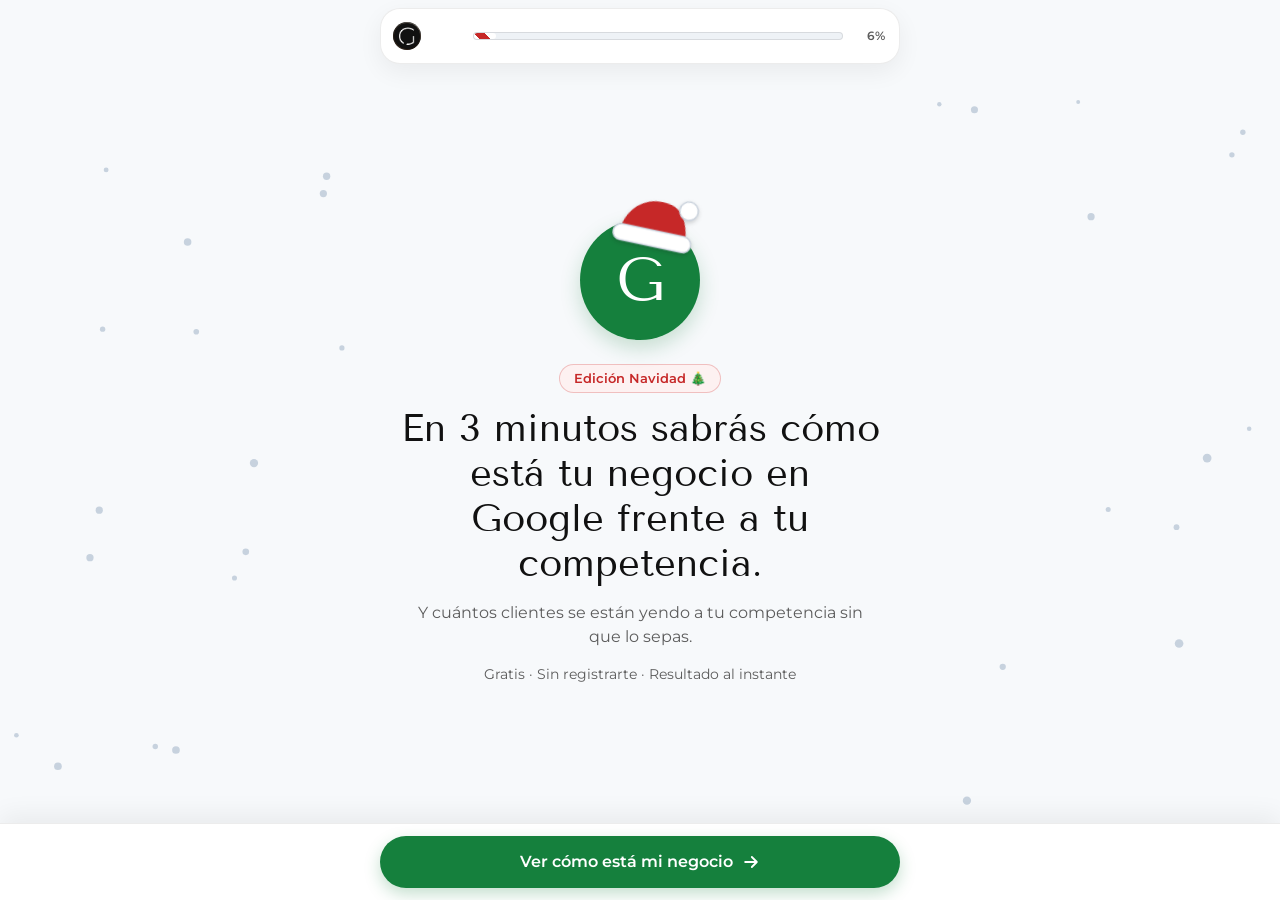
==== commit e7fd644e: "Cambios v3: pantallas, estilo y Navidad Co-Authored-By: Claude Sonnet 5.5 <noreply@anthropic.com>" ====
--- a/index.html
+++ b/index.html
@@ -5,7 +5,7 @@
   <meta name="viewport" content="width=device-width, initial-scale=1, viewport-fit=cover">
   <title>Auditoría gratis de tu perfil en Google | Guitorant</title>
   <meta name="description" content="Descubre en 3 minutos cómo está tu negocio en Google frente a tu competencia y pide tu tarjeta de reseñas.">
-  <meta name="theme-color" content="#FFFFFF">
+  <meta name="theme-color" content="#F7F9FB">
   <link rel="preconnect" href="https://fonts.googleapis.com">
   <link rel="preconnect" href="https://fonts.gstatic.com" crossorigin>
   <link href="https://fonts.googleapis.com/css2?family=Montserrat:wght@400;500;600;700&family=Tenor+Sans&display=swap" rel="stylesheet">
@@ -13,9 +13,10 @@
   <link rel="stylesheet" href="css/estilos.css">
 </head>
 <body>
-  <!-- Cabecera fija: flecha para volver + barra de progreso + porcentaje -->
+  <!-- Cabecera fija: logo + flecha para volver + barra de progreso + porcentaje -->
   <header class="cabecera">
     <div class="cabecera__interior">
+      <span class="logo"><img src="assets/marca/logo-guitorant.webp" width="28" height="28" alt="Guitorant"></span>
       <button class="atras oculto" id="atras" type="button" aria-label="Volver">
         <svg viewBox="0 0 24 24" fill="none" stroke="currentColor" stroke-width="2" stroke-linecap="round" stroke-linejoin="round" aria-hidden="true"><path d="M15 5l-7 7 7 7"/></svg>
       </button>
@@ -44,6 +45,7 @@
   <script src="js/demo.js"></script>
   <script src="js/calculos.js"></script>
   <script src="js/google.js"></script>
+  <script src="js/nieve.js"></script>
   <script src="js/app.js"></script>
 </body>
 </html>
--- a/css/estilos.css
+++ b/css/estilos.css
@@ -1,14 +1,16 @@
 /* ============================================================
-   ESTILOS — regla 60/30/10
-   60% blanco · 30% negro · 10% verde (solo para avanzar, elegir o comprar)
+   ESTILOS — minimalismo moderno, suave y con ambiente de Navidad
+   Regla 60/30/10: blanco 60% · negro 30% · verde 10% (solo para avanzar, elegir o comprar).
+   Excepción de Navidad: el rojo #C62828 solo decora (barra, gorro, etiquetas). Nunca va en botones.
    Cambia los colores aquí arriba y se actualiza toda la página.
-   Sombras: suaves, solo en cajas y tarjetas.
    ============================================================ */
 :root {
   /* 60% BLANCO */
+  --fondo: #F7F9FB;
   --blanco: #FFFFFF;
-  --superficie: #F7F7F5;
-  --borde: #E6E6E3;
+  --superficie: #EEF2F6;
+  --borde: rgba(17, 17, 17, 0.10);
+  --borde-tarjeta: rgba(17, 17, 17, 0.08);
 
   /* 30% NEGRO */
   --negro: #111111;
@@ -18,33 +20,42 @@
   --verde: #15803D;
   --verde-oscuro: #116932;
   --verde-fondo: #ECFDF3;
-
-  /* Funcionales (fuera de la regla) */
+  --verde-anillo: rgba(21, 128, 61, 0.18);
+
+  /* Navidad (solo decoración) */
+  --rojo-navidad: #C62828;
+  --rojo-navidad-fondo: #FDF1F1;
+
+  /* Funcionales */
   --estrella: #FBBC04;
   --error: #B42318;
-  --deshabilitado: #D4D4D4;
-  --deshabilitado-texto: #8A8A8A;
+  --error-fondo: #FEF3F2;
+  --deshabilitado: #D9DEE4;
+  --deshabilitado-texto: #8A94A0;
   --placeholder: #767676;
 
   /* Sombras suaves */
-  --sombra: 0 1px 2px rgba(17, 17, 17, 0.06), 0 4px 12px rgba(17, 17, 17, 0.06);
-  --sombra-fuerte: 0 2px 4px rgba(17, 17, 17, 0.08), 0 8px 20px rgba(17, 17, 17, 0.10);
+  --sombra: 0 8px 24px rgba(17, 17, 17, 0.06);
+  --sombra-fuerte: 0 12px 28px rgba(17, 17, 17, 0.10);
+  --sombra-boton: 0 6px 16px rgba(21, 128, 61, 0.25);
 
   --fuente-titulo: "Tenor Sans", Georgia, "Times New Roman", serif;
   --fuente-texto: "Montserrat", system-ui, -apple-system, "Segoe UI", Roboto, Arial, sans-serif;
   --fuente-emoji: "Apple Color Emoji", "Segoe UI Emoji", "Noto Color Emoji", sans-serif;
-  --radio: 14px;
+  --radio: 20px;
+  --radio-chico: 14px;
   --alto-boton: 52px;
   --ancho: 520px;
-  --alto-cabecera: 56px;
-  --alto-barra: 77px; /* alto del botón fijo: 12 + 52 + 12 + 1 de borde */
+  --ancho-ancho: 920px;
+  --alto-cabecera: 64px;   /* 8 de aire + 56 de barra */
+  --alto-barra: 77px;      /* alto del botón fijo: 12 + 52 + 12 + 1 de borde */
 }
 
 *, *::before, *::after { box-sizing: border-box; }
 html { -webkit-text-size-adjust: 100%; }
 body {
   margin: 0;
-  background: var(--blanco);
+  background: var(--fondo);
   color: var(--negro);
   font-family: var(--fuente-texto);
   font-size: 16px;
@@ -56,37 +67,58 @@
 [hidden] { display: none !important; }
 :focus-visible { outline: 3px solid var(--negro); outline-offset: 2px; }
 
-/* ---------- Cabecera fija: volver + progreso + porcentaje ---------- */
+/* ---------- Nieve (canvas, siempre detrás del contenido) ---------- */
+#nieve { position: fixed; inset: 0; width: 100%; height: 100%; pointer-events: none; z-index: 0; }
+
+/* ---------- Cabecera fija: logo + volver + progreso + porcentaje ---------- */
 .cabecera {
   position: fixed; top: 0; left: 0; right: 0; z-index: 30;
-  background: var(--blanco);
+  padding: 8px 8px 0; pointer-events: none;
 }
 .cabecera__interior {
-  max-width: var(--ancho); margin: 0 auto; height: var(--alto-cabecera);
-  display: flex; align-items: center; gap: 6px; padding: 0 12px 0 8px;
-}
+  pointer-events: auto;
+  max-width: var(--ancho); margin: 0 auto; height: 56px;
+  display: flex; align-items: center; gap: 6px; padding: 0 14px 0 12px;
+  background: var(--blanco); border: 1px solid var(--borde-tarjeta);
+  border-radius: 20px; box-shadow: var(--sombra);
+}
+.logo {
+  width: 28px; height: 28px; flex: 0 0 auto; border-radius: 50%; overflow: hidden;
+  background: #111111; display: inline-block; line-height: 0;
+}
+.logo img { width: 100%; height: 100%; object-fit: contain; display: block; }
+.logo--politica { display: block; margin-bottom: 4px; }
 .atras {
-  width: 44px; height: 44px; flex: 0 0 auto; border: 0; background: transparent;
+  width: 40px; height: 40px; flex: 0 0 auto; border: 0; background: transparent;
   display: flex; align-items: center; justify-content: center;
   border-radius: 50%; color: var(--negro);
 }
 .atras.oculto { visibility: hidden; }
 .atras svg { width: 22px; height: 22px; }
 .progreso {
-  flex: 1; height: 6px; background: var(--borde); border-radius: 999px; overflow: hidden;
+  flex: 1; height: 8px; background: var(--superficie); border-radius: 999px; overflow: hidden;
+  border: 1px solid var(--borde);
 }
 .progreso__relleno {
   height: 100%; width: 0; background: var(--verde); border-radius: 999px;
   transition: width 400ms ease;
 }
+/* Barra de bastón de caramelo (solo con TEMA_NAVIDAD): rayas diagonales rojas y blancas que se desplazan despacio */
+body.navidad .progreso__relleno {
+  background-color: #FFFFFF;
+  background-image: linear-gradient(45deg, var(--rojo-navidad) 25%, #FFFFFF 25%, #FFFFFF 50%, var(--rojo-navidad) 50%, var(--rojo-navidad) 75%, #FFFFFF 75%, #FFFFFF);
+  background-size: 22px 22px;
+  animation: caramelo 2.4s linear infinite;
+}
+@keyframes caramelo { from { background-position: 0 0; } to { background-position: 22px 0; } }
 .porcentaje {
   flex: 0 0 auto; min-width: 36px; text-align: right;
   font-size: 12px; font-weight: 600; color: var(--texto-2);
 }
 .hito {
-  position: absolute; left: 50%; top: calc(100% - 4px);
+  position: absolute; left: 50%; top: calc(100% + 4px);
   transform: translate(-50%, -6px); opacity: 0; pointer-events: none;
-  background: var(--verde-fondo); color: var(--verde-oscuro); border: 1px solid var(--verde);
+  background: var(--verde-fondo); color: var(--verde-oscuro); border: 1px solid rgba(21, 128, 61, 0.35);
   border-radius: 999px; padding: 4px 14px; font-size: 13px; font-weight: 600; white-space: nowrap;
   transition: opacity 250ms ease, transform 250ms ease;
 }
@@ -94,9 +126,10 @@
 
 /* ---------- Contenedor: contenido centrado entre cabecera y botón ---------- */
 .app {
+  position: relative; z-index: 1;
   max-width: var(--ancho); margin: 0 auto;
   min-height: 100vh; min-height: 100dvh;
-  padding: calc(var(--alto-cabecera) + 16px) 20px 16px;
+  padding: calc(var(--alto-cabecera) + 12px) 20px 16px;
   display: flex; flex-direction: column;
 }
 body.con-cta .app { padding-bottom: calc(var(--alto-barra) + 16px + env(safe-area-inset-bottom, 0px)); }
@@ -108,9 +141,14 @@
   from { opacity: 0; transform: translateY(8px); }
   to { opacity: 1; transform: none; }
 }
+@keyframes acercar { from { opacity: 0; transform: scale(0.96); } to { opacity: 1; transform: none; } }
+@media (min-width: 900px) {
+  .app--ancha { max-width: var(--ancho-ancho); }
+}
 @media (prefers-reduced-motion: reduce) {
   * { transition-duration: 0.01ms !important; transition-delay: 0s !important;
       animation-duration: 0.01ms !important; animation-delay: 0s !important; }
+  .progreso__relleno, .giro { animation: none !important; }
 }
 
 /* ---------- Tipografía ---------- */
@@ -129,6 +167,7 @@
 .titulo--centro { text-align: center; }
 .texto { color: var(--texto-2); margin: 0 0 20px; font-size: 16px; line-height: 1.55; overflow-wrap: anywhere; }
 .texto--fuerte { color: var(--negro); font-weight: 600; }
+.texto--centro { text-align: center; }
 .pequeno { font-size: 14px; color: var(--texto-2); }
 .etiqueta {
   display: inline-block; font-size: 13px; font-weight: 600; letter-spacing: 0.08em;
@@ -136,62 +175,96 @@
 }
 .pastilla {
   display: inline-flex; align-items: center; gap: 8px;
-  background: var(--superficie); border: 1px solid var(--borde);
+  background: var(--blanco); border: 1px solid var(--borde-tarjeta);
   border-radius: 999px; padding: 6px 14px; font-size: 14px; font-weight: 500;
-  margin-bottom: 18px; color: var(--negro);
-}
-
-/* ---------- Personaje guía ---------- */
-.guia {
-  width: 120px; height: 120px; border-radius: 50%;
+  margin-bottom: 18px; color: var(--negro); box-shadow: 0 2px 8px rgba(17, 17, 17, 0.04);
+}
+.centrado { display: flex; justify-content: center; }
+.etiqueta-chip {
+  display: inline-block; background: var(--blanco); border: 1px solid var(--borde);
+  border-radius: 999px; padding: 5px 14px; font-size: 13px; font-weight: 600; color: var(--texto-2);
+  margin-bottom: 16px;
+}
+.etiqueta-navidad {
+  display: inline-block; background: var(--rojo-navidad-fondo); color: var(--rojo-navidad);
+  border: 1px solid rgba(198, 40, 40, 0.25); border-radius: 999px;
+  padding: 4px 14px; font-size: 13px; font-weight: 600; margin-bottom: 14px;
+}
+.chip {
+  display: inline-block; background: var(--superficie); border-radius: 999px;
+  padding: 3px 12px; font-size: 13px; font-weight: 600; color: var(--texto-2);
+}
+
+/* ---------- Personaje guía (con gorro de Papá Noel en Navidad) ---------- */
+.guia { position: relative; width: 120px; height: 120px; flex: 0 0 auto; }
+.guia__circulo {
+  width: 100%; height: 100%; border-radius: 50%;
   background: var(--verde); color: var(--blanco);
   display: flex; align-items: center; justify-content: center;
   font-family: var(--fuente-titulo); font-size: 60px; line-height: 1;
-  overflow: hidden; flex: 0 0 auto;
-}
-.guia img { width: 100%; height: 100%; object-fit: cover; display: block; }
-.guia--chica { width: 44px; height: 44px; font-size: 22px; }
+  overflow: hidden; box-shadow: 0 8px 20px rgba(21, 128, 61, 0.22);
+}
+.guia__circulo img { width: 100%; height: 100%; object-fit: cover; display: block; }
+.guia--chica { width: 44px; height: 44px; }
+.guia--chica .guia__circulo { font-size: 22px; box-shadow: none; }
+.guia__gorro {
+  position: absolute; width: 70%; left: 24%; top: -27%;
+  transform: rotate(12deg); transform-origin: 30% 90%;
+  filter: drop-shadow(0 2px 2px rgba(17, 17, 17, 0.18)); pointer-events: none;
+}
 .bienvenida { text-align: center; }
-.bienvenida .guia { margin: 0 auto 28px; }
+.bienvenida .guia { margin: 22px auto 24px; }
 .bienvenida .texto { margin-bottom: 14px; }
 .bienvenida .pequeno { margin: 0; }
 
-/* ---------- Botón principal fijo abajo ---------- */
+/* ---------- Botón principal (píldora) ---------- */
 .barra-cta {
   position: fixed; left: 0; right: 0; bottom: 0; z-index: 20;
-  background: var(--blanco); border-top: 1px solid var(--borde);
+  background: var(--blanco); border-top: 1px solid var(--borde-tarjeta);
+  box-shadow: 0 -8px 24px rgba(17, 17, 17, 0.06);
   padding: 12px 20px calc(12px + env(safe-area-inset-bottom, 0px));
 }
 .barra-cta__interior { max-width: var(--ancho); margin: 0 auto; }
 .boton {
   display: flex; align-items: center; justify-content: center; text-align: center;
-  width: 100%; min-height: var(--alto-boton); padding: 12px 20px;
-  border: 0; border-radius: var(--radio);
+  width: 100%; min-height: var(--alto-boton); padding: 12px 24px;
+  border: 0; border-radius: 999px;
   background: var(--verde); color: var(--blanco);
   font-weight: 600; font-size: 16px; line-height: 1.3;
-  text-decoration: none; transition: background 150ms ease;
-}
-.boton:hover, .boton:active { background: var(--verde-oscuro); }
+  text-decoration: none; box-shadow: var(--sombra-boton);
+  transition: background 150ms ease, transform 120ms ease, box-shadow 120ms ease;
+}
+.boton:hover { background: var(--verde-oscuro); }
+.boton:active { transform: scale(0.98); box-shadow: 0 2px 8px rgba(21, 128, 61, 0.2); }
 .boton:disabled, .boton[aria-disabled="true"] {
-  background: var(--deshabilitado); color: var(--deshabilitado-texto); cursor: not-allowed;
+  background: var(--deshabilitado); color: var(--deshabilitado-texto); cursor: not-allowed; box-shadow: none;
 }
 .boton__flecha { width: 20px; height: 20px; flex: 0 0 auto; margin-left: 8px; transition: transform 150ms ease; }
+.boton__check { width: 18px; height: 18px; flex: 0 0 auto; margin-right: 6px; }
 @media (hover: hover) {
   .boton:hover:not(:disabled) .boton__flecha { transform: translateX(3px); }
 }
+/* Secundario: blanco, borde suave y texto negro */
+.boton--secundario {
+  background: var(--blanco); color: var(--negro);
+  border: 1px solid var(--borde); box-shadow: none; min-height: 46px;
+}
+.boton--secundario:hover { background: var(--fondo); }
+.boton--secundario:active { box-shadow: none; }
 .enlace {
   background: none; border: 0; padding: 12px 0; color: var(--texto-2);
   text-decoration: underline; font-size: 15px; text-align: left;
   min-height: 44px;
 }
 .enlace:hover { color: var(--negro); }
+.enlace--centro { text-align: center; width: 100%; }
 
 /* ---------- Opciones de respuesta ---------- */
 .opciones { display: grid; gap: 12px; margin-top: 24px; grid-auto-rows: 1fr; }
 .opciones--cuadricula { grid-template-columns: 1fr 1fr; }
 .opcion {
   position: relative; width: 100%;
-  background: var(--blanco); border: 1.5px solid var(--negro); border-radius: 16px;
+  background: var(--blanco); border: 1px solid var(--borde-tarjeta); border-radius: var(--radio);
   box-shadow: var(--sombra);
   padding: 14px 16px; min-height: 64px;
   display: flex; align-items: center; gap: 14px; text-align: left;
@@ -210,7 +283,10 @@
   .opcion:hover { transform: translateY(-2px); box-shadow: var(--sombra-fuerte); }
 }
 .opcion:active { transform: scale(0.97); }
-.opcion[aria-pressed="true"] { border-color: var(--verde); background: var(--verde-fondo); color: var(--verde); }
+.opcion[aria-pressed="true"] {
+  border-color: var(--verde); background: var(--verde-fondo); color: var(--verde);
+  box-shadow: 0 0 0 1px var(--verde), var(--sombra);
+}
 .opcion[aria-pressed="true"] .opcion__nota { color: var(--verde); }
 .opcion__check {
   position: absolute; top: 8px; right: 8px; width: 20px; height: 20px; border-radius: 50%;
@@ -231,10 +307,11 @@
   display: flex; align-items: flex-start; gap: 12px; cursor: pointer;
   animation: entrar 250ms ease both;
 }
+.reaccion .guia { margin-top: 10px; }
 .reaccion__cuerpo { flex: 1; min-width: 0; }
 .reaccion__burbuja {
-  background: var(--superficie); border: 1px solid var(--borde); box-shadow: var(--sombra);
-  border-radius: 4px 16px 16px 16px; padding: 12px 16px; font-size: 16px;
+  background: var(--blanco); border: 1px solid var(--borde-tarjeta); box-shadow: var(--sombra);
+  border-radius: 6px 20px 20px 20px; padding: 12px 16px; font-size: 16px;
   color: var(--negro); line-height: 1.45; min-height: 46px;
   display: flex; align-items: center;
 }
@@ -257,12 +334,15 @@
 .campo label { display: block; font-weight: 600; font-size: 15px; margin-bottom: 6px; }
 .entrada {
   width: 100%; min-height: 52px; padding: 12px 16px;
-  border: 1.5px solid var(--negro); border-radius: var(--radio);
+  border: 1px solid var(--borde); border-radius: var(--radio-chico);
   background: var(--blanco); color: var(--negro);
+  box-shadow: 0 1px 2px rgba(17, 17, 17, 0.04);
+  transition: border-color 150ms ease, box-shadow 150ms ease;
 }
 .entrada::placeholder { color: var(--placeholder); }
-.entrada:focus { outline: 3px solid var(--negro); outline-offset: 1px; }
+.entrada:focus { outline: none; border-color: var(--verde); box-shadow: 0 0 0 3px var(--verde-anillo); }
 .entrada[aria-invalid="true"] { border-color: var(--error); }
+.entrada[aria-invalid="true"]:focus { box-shadow: 0 0 0 3px rgba(180, 35, 24, 0.15); }
 .error-campo { color: var(--error); font-size: 14px; margin: 6px 0 0; }
 .entrada-moneda { position: relative; }
 .entrada-moneda .entrada { padding-right: 64px; }
@@ -273,11 +353,11 @@
 
 /* ---------- Búsqueda ---------- */
 .buscador { position: relative; margin-top: 8px; }
-.buscador__lupa { position: absolute; left: 16px; top: 15px; width: 22px; height: 22px; color: var(--negro); pointer-events: none; }
+.buscador__lupa { position: absolute; left: 16px; top: 15px; width: 22px; height: 22px; color: var(--texto-2); pointer-events: none; }
 .buscador .entrada { padding-left: 48px; }
 .sugerencias {
   list-style: none; margin: 8px 0 0; padding: 0;
-  border: 1px solid var(--borde); border-radius: var(--radio); background: var(--blanco);
+  border: 1px solid var(--borde-tarjeta); border-radius: var(--radio-chico); background: var(--blanco);
   overflow: hidden; box-shadow: var(--sombra);
 }
 .sugerencia { border-bottom: 1px solid var(--borde); }
@@ -286,7 +366,7 @@
   display: block; width: 100%; text-align: left; background: var(--blanco);
   border: 0; padding: 12px 16px; min-height: 56px;
 }
-.sugerencia button:hover, .sugerencia[aria-selected="true"] button { background: var(--superficie); }
+.sugerencia button:hover, .sugerencia[aria-selected="true"] button { background: var(--fondo); }
 .sugerencia__nombre { display: block; font-weight: 600; font-size: 16px; color: var(--negro); overflow-wrap: anywhere; }
 .sugerencia__direccion { display: block; font-size: 14px; color: var(--texto-2); overflow-wrap: anywhere; }
 .sugerencias__vacio { padding: 14px 16px; color: var(--texto-2); font-size: 15px; }
@@ -294,20 +374,19 @@
 
 /* ---------- Tarjeta genérica ---------- */
 .tarjeta {
-  background: var(--superficie); border: 1px solid var(--borde);
+  background: var(--blanco); border: 1px solid var(--borde-tarjeta);
   border-radius: var(--radio); padding: 16px; box-shadow: var(--sombra);
 }
-.tarjeta--blanca { background: var(--blanco); }
 
 /* ---------- P2: dos fichas de ejemplo ---------- */
 .ejemplo { margin: 4px 0 6px; }
 .ejemplo__etiqueta {
   display: inline-block; font-size: 12px; font-weight: 700; letter-spacing: 0.06em; text-transform: uppercase;
-  color: var(--texto-2); border: 1px solid var(--borde); border-radius: 999px; padding: 2px 10px; margin-bottom: 10px;
+  color: var(--texto-2); background: var(--blanco); border: 1px solid var(--borde); border-radius: 999px; padding: 2px 10px; margin-bottom: 10px;
 }
 .fichas { display: grid; grid-template-columns: 1fr 1fr; gap: 12px; }
 .ficha-mini {
-  position: relative; background: var(--blanco); border: 1.5px solid var(--borde); border-radius: 16px;
+  position: relative; background: var(--blanco); border: 1px solid var(--borde-tarjeta); border-radius: var(--radio);
   box-shadow: var(--sombra); padding: 16px 14px; text-align: center;
   animation: entrar 350ms ease both;
   transition: border-color 250ms ease, box-shadow 250ms ease;
@@ -317,7 +396,7 @@
 .ficha-mini__nota { display: flex; align-items: center; justify-content: center; gap: 6px; font-weight: 700; font-size: 18px; margin: 0; }
 .ficha-mini__nota .est { margin-left: 0; }
 .ficha-mini__resenas { font-size: 14px; color: var(--texto-2); margin: 4px 0 0; }
-.ficha-mini--elegida { border-color: var(--verde); box-shadow: var(--sombra-fuerte); }
+.ficha-mini--elegida { border-color: var(--verde); box-shadow: 0 0 0 1px var(--verde), var(--sombra-fuerte); }
 .ficha-mini__check {
   position: absolute; top: 8px; right: 8px; width: 22px; height: 22px; border-radius: 50%;
   background: var(--verde); color: var(--blanco); display: flex; align-items: center; justify-content: center;
@@ -326,23 +405,6 @@
 .ficha-mini__check svg { width: 14px; height: 14px; }
 .ficha-mini--elegida .ficha-mini__check { opacity: 1; transform: none; }
 .pregunta-ejemplo { text-align: center; font-weight: 600; font-size: 17px; margin: 16px 0 0; }
-
-/* ---------- Negocio (¿Eres tú?) ---------- */
-.negocio {
-  display: flex; gap: 14px; align-items: center;
-  background: var(--blanco); border: 1.5px solid var(--negro); border-radius: 16px; padding: 14px;
-  box-shadow: var(--sombra);
-}
-.negocio__foto {
-  width: 72px; height: 72px; flex: 0 0 auto; border-radius: 12px; overflow: hidden;
-  background: var(--superficie); border: 1px solid var(--borde);
-  display: flex; align-items: center; justify-content: center;
-  font-family: var(--fuente-titulo); font-size: 30px; color: var(--negro);
-}
-.negocio__foto img { width: 100%; height: 100%; object-fit: cover; display: block; }
-.negocio__datos { min-width: 0; }
-.negocio__nombre { font-weight: 700; font-size: 18px; line-height: 1.25; margin: 0 0 2px; overflow-wrap: anywhere; }
-.negocio__direccion { color: var(--texto-2); font-size: 14px; margin: 0 0 4px; overflow-wrap: anywhere; }
 
 /* ---------- Estrellas (se llenan una por una) ---------- */
 .est { display: inline-flex; line-height: 0; vertical-align: middle; }
@@ -359,28 +421,65 @@
 .calif { display: inline-flex; align-items: center; gap: 6px; flex-wrap: wrap; font-size: 14px; color: var(--texto-2); }
 .calif strong { color: var(--negro); font-size: 15px; }
 
-/* ---------- Ficha tipo Google Maps (Tu perfil) ---------- */
-.ficha { background: var(--blanco); border: 1px solid var(--borde); border-radius: 20px; overflow: hidden; box-shadow: var(--sombra); }
-.ficha__foto {
-  height: 200px; background: var(--superficie); position: relative;
+/* ---------- Datos con ícono (dirección, teléfono, web, horario) ---------- */
+.dato-linea { display: flex; gap: 10px; align-items: flex-start; margin: 0; color: var(--texto-2); font-size: 15px; line-height: 1.4; overflow-wrap: anywhere; }
+.dato-linea__icono { width: 18px; height: 18px; flex: 0 0 auto; margin-top: 2px; color: var(--texto-2); }
+.dato-linea--apagada { color: #8A94A0; }
+.dato-linea--apagada .dato-linea__icono { color: #A9B1BB; }
+
+/* ---------- Foto de negocio (16:9; sin foto, un bloque suave con la inicial) ---------- */
+.foto-negocio {
+  width: 100%; aspect-ratio: 16 / 9; border-radius: var(--radio-chico); overflow: hidden;
+  background: var(--superficie); display: flex; align-items: center; justify-content: center;
+  font-family: var(--fuente-titulo); font-size: 72px; color: var(--texto-2);
+}
+.foto-negocio img { width: 100%; height: 100%; object-fit: cover; display: block; }
+
+/* ---------- P7 ¿Eres tú? ---------- */
+.negocio-card {
+  background: var(--blanco); border: 1px solid var(--borde-tarjeta); border-radius: var(--radio);
+  box-shadow: var(--sombra); padding: 12px; animation: acercar 450ms ease both;
+}
+.negocio-card__cuerpo { padding: 16px 6px 4px; display: flex; flex-direction: column; gap: 10px; align-items: flex-start; }
+.negocio-card__nombre { font-family: var(--fuente-texto); font-size: 24px; font-weight: 700; line-height: 1.2; margin: 0; overflow-wrap: anywhere; }
+.negocio-card__acciones { padding: 16px 6px 6px; display: flex; flex-direction: column; gap: 4px; }
+
+/* ---------- P8 Ficha tipo Google Maps ---------- */
+.mapa {
+  background: var(--blanco); border: 1px solid var(--borde-tarjeta); border-radius: var(--radio);
+  box-shadow: var(--sombra); overflow: hidden;
+}
+.mapa .foto-negocio { border-radius: 0; font-size: 64px; }
+.mapa__cuerpo { padding: 16px 18px 18px; }
+.mapa__nombre { font-family: var(--fuente-texto); font-size: 22px; font-weight: 600; margin: 0 0 6px; line-height: 1.25; overflow-wrap: anywhere; }
+.mapa__linea { color: var(--texto-2); font-size: 14px; margin: 6px 0 0; }
+.mapa__filas { margin-top: 14px; padding-top: 14px; border-top: 1px solid var(--borde); display: grid; gap: 10px; }
+.estado-abierto { color: var(--verde); font-weight: 700; }
+.estado-cerrado { color: var(--error); font-weight: 700; }
+.puntaje { font-family: var(--fuente-titulo); font-size: 34px; line-height: 1.1; text-align: center; margin: 26px 0 6px; }
+.lista-titulo { font-size: 17px; font-weight: 700; margin: 14px 0 10px; text-align: center; }
+.chequeo { list-style: none; padding: 0; margin: 0; display: grid; gap: 8px; }
+.chequeo__item {
+  display: flex; justify-content: space-between; align-items: center; gap: 12px;
+  background: var(--blanco); border: 1px solid var(--borde-tarjeta); border-radius: var(--radio-chico);
+  padding: 12px 14px; box-shadow: 0 2px 8px rgba(17, 17, 17, 0.04);
+  animation: entrar 300ms ease both; animation-delay: calc(var(--n, 0) * 80ms + 250ms);
+}
+.chequeo__texto { font-size: 15px; font-weight: 500; line-height: 1.35; }
+.chequeo__ok {
+  width: 24px; height: 24px; flex: 0 0 auto; border-radius: 50%; background: var(--verde); color: var(--blanco);
   display: flex; align-items: center; justify-content: center;
-  font-family: var(--fuente-titulo); font-size: 64px; color: var(--negro);
-}
-.ficha__foto img { width: 100%; height: 100%; object-fit: cover; display: block; }
-.ficha__buscador {
-  position: absolute; top: 12px; left: 12px; right: 12px; background: var(--blanco);
-  border-radius: 999px; padding: 8px 16px; font-family: var(--fuente-texto); font-size: 14px;
-  color: var(--negro); white-space: nowrap; overflow: hidden; text-overflow: ellipsis;
-  border: 1px solid var(--borde);
-}
-.ficha__cuerpo { padding: 16px 18px 18px; }
-.ficha__nombre { font-family: var(--fuente-texto); font-size: 22px; font-weight: 500; margin: 0 0 6px; line-height: 1.25; overflow-wrap: anywhere; }
-.ficha__linea { color: var(--texto-2); font-size: 14px; margin: 6px 0 0; }
+}
+.chequeo__ok svg { width: 14px; height: 14px; }
+.chequeo__etq {
+  flex: 0 0 auto; color: var(--error); background: var(--error-fondo); border: 1px solid rgba(180, 35, 24, 0.30);
+  border-radius: 999px; font-size: 12px; font-weight: 700; padding: 3px 10px; white-space: nowrap;
+}
 
 /* ---------- Reseñas ---------- */
 .resenas { display: grid; gap: 12px; margin-top: 8px; }
 .subtitulo { font-weight: 700; font-size: 17px; margin: 22px 0 8px; }
-.resena { background: var(--blanco); border: 1px solid var(--borde); border-radius: var(--radio); padding: 14px 16px; box-shadow: var(--sombra); }
+.resena { background: var(--blanco); border: 1px solid var(--borde-tarjeta); border-radius: var(--radio); padding: 14px 16px; box-shadow: var(--sombra); }
 .resena__meta { font-size: 14px; color: var(--texto-2); margin: 6px 0; }
 .resena__texto {
   margin: 0; color: var(--texto-2); font-size: 15px; line-height: 1.5;
@@ -388,16 +487,16 @@
   overflow-wrap: anywhere;
 }
 .etiqueta-negativa {
-  display: inline-block; color: var(--error); border: 1px solid var(--error); border-radius: 999px;
+  display: inline-block; color: var(--error); background: var(--error-fondo); border: 1px solid rgba(180, 35, 24, 0.30); border-radius: 999px;
   font-size: 12px; font-weight: 700; padding: 2px 10px; margin-bottom: 10px;
 }
 .comparacion { margin-top: 20px; font-weight: 600; font-size: 17px; }
 .cifras { display: grid; grid-template-columns: 1fr 1fr; gap: 12px; margin: 6px 0 4px; }
 .cifra {
-  background: var(--blanco); border: 1.5px solid var(--borde); border-radius: 16px; box-shadow: var(--sombra);
+  background: var(--blanco); border: 1px solid var(--borde-tarjeta); border-radius: var(--radio); box-shadow: var(--sombra);
   padding: 16px 12px; text-align: center;
 }
-.cifra--yo { border-color: var(--negro); }
+.cifra--yo { border-color: rgba(17, 17, 17, 0.22); }
 .cifra__numero { font-family: var(--fuente-titulo); font-size: 34px; line-height: 1.1; margin: 0; }
 .cifra__nombre { font-size: 14px; color: var(--texto-2); margin: 6px 0 0; }
 .fecha-ultima { text-align: center; }
@@ -409,8 +508,8 @@
 .lista-pasos li { display: flex; align-items: center; gap: 14px; font-size: 17px; color: var(--texto-2); transition: color 200ms ease; }
 .lista-pasos li.listo { color: var(--negro); font-weight: 600; }
 .lista-pasos .marca {
-  width: 28px; height: 28px; flex: 0 0 auto; border-radius: 50%;
-  border: 1.5px solid var(--borde); display: flex; align-items: center; justify-content: center;
+  width: 28px; height: 28px; flex: 0 0 auto; border-radius: 50%; background: var(--blanco);
+  border: 1px solid var(--borde); display: flex; align-items: center; justify-content: center;
 }
 .lista-pasos li.listo .marca { background: var(--verde); border-color: var(--verde); color: var(--blanco); }
 .lista-pasos .marca svg { width: 16px; height: 16px; opacity: 0; }
@@ -422,7 +521,7 @@
   border-bottom: 1px solid var(--borde); font-size: 16px; overflow-wrap: anywhere;
 }
 .buscador-falso svg { width: 20px; height: 20px; flex: 0 0 auto; }
-.ranking { background: var(--blanco); border: 1px solid var(--borde); border-radius: 18px; overflow: hidden; box-shadow: var(--sombra); }
+.ranking { background: var(--blanco); border: 1px solid var(--borde-tarjeta); border-radius: var(--radio); overflow: hidden; box-shadow: var(--sombra); }
 .fila {
   display: flex; gap: 12px; padding: 14px 16px; border-bottom: 1px solid var(--borde); align-items: flex-start;
   animation: entrar 300ms ease both; animation-delay: calc(var(--n, 0) * 80ms);
@@ -430,139 +529,249 @@
 .fila:last-child { border-bottom: 0; }
 .fila__puesto {
   min-width: 32px; height: 32px; padding: 0 6px; flex: 0 0 auto; border-radius: 999px; background: var(--superficie);
-  border: 1px solid var(--borde);
   display: flex; align-items: center; justify-content: center; font-weight: 700; font-size: 14px;
 }
 .fila__datos { min-width: 0; }
 .fila__nombre { font-weight: 600; font-size: 16px; margin: 0; overflow-wrap: anywhere; }
 .fila__ritmo { font-size: 13px; color: var(--texto-2); margin: 2px 0 0; }
-.fila--yo { background: var(--verde-fondo); border: 1.5px solid var(--verde); border-radius: 12px; margin: 6px;
+.fila--yo { background: var(--verde-fondo); border: 1px solid var(--verde); border-radius: var(--radio-chico); margin: 6px;
   animation: entrar 300ms ease both, pulso 600ms ease both;
   animation-delay: calc(var(--n, 0) * 80ms), calc(var(--n, 0) * 80ms + 450ms);
 }
 @keyframes pulso { 0% { transform: scale(1); } 40% { transform: scale(1.03); } 100% { transform: scale(1); } }
-.fila--yo:last-child { border-bottom: 1.5px solid var(--verde); }
-.fila--yo .fila__puesto { background: var(--verde); border-color: var(--verde); color: var(--blanco); }
+.fila--yo:last-child { border-bottom: 1px solid var(--verde); }
+.fila--yo .fila__puesto { background: var(--verde); color: var(--blanco); }
 .tag-tu {
   display: inline-block; margin-left: 8px; font-size: 12px; font-weight: 700; letter-spacing: 0.06em;
   color: var(--verde); vertical-align: middle;
 }
 .resumen-puesto { font-weight: 700; font-size: 18px; margin: 20px 0 8px; }
 
-/* ---------- Barras (Por qué ellos) ---------- */
-.barra-bloque { margin: 26px 0; }
-.barra-bloque__cabecera { font-size: 15px; color: var(--texto-2); margin-bottom: 8px; display: flex; justify-content: space-between; gap: 10px; }
-.barra-pista { height: 22px; background: var(--superficie); border: 1px solid var(--borde); border-radius: 999px; overflow: hidden; }
-.barra-relleno { height: 100%; width: 0; border-radius: 999px; transition: width 900ms cubic-bezier(.2,.7,.2,1); }
-.barra-relleno--rival { background: var(--negro); }
-.barra-relleno--yo { background: var(--texto-2); }
-
-/* ---------- Gráfica (Ritmo con la tarjeta) ---------- */
-.grafica { width: 100%; height: auto; display: block; margin: 8px 0; }
+/* ---------- P12 La regla de Google ---------- */
+.ritmo-cards { display: grid; grid-template-columns: 1fr 1fr; gap: 12px; margin: 8px 0 6px; }
+.ritmo-card {
+  background: var(--blanco); border: 1px solid var(--borde-tarjeta); border-radius: var(--radio); box-shadow: var(--sombra);
+  padding: 18px 12px; text-align: center; display: flex; flex-direction: column; align-items: center;
+}
+.ritmo-card__nombre {
+  font-weight: 700; font-size: 15px; line-height: 1.3; margin: 0 0 10px; min-height: 40px;
+  display: flex; align-items: center; justify-content: center; overflow-wrap: anywhere;
+}
+.ritmo-card__valor { font-family: var(--fuente-titulo); font-size: 40px; line-height: 1; margin: auto 0 0; }
+.ritmo-card__unidad { font-size: 13px; line-height: 1.3; color: var(--texto-2); margin: 6px 0 0; min-height: 2.6em; }
+.veces { font-family: var(--fuente-titulo); font-size: 46px; line-height: 1.1; color: var(--verde); text-align: center; margin: 24px 0 16px; }
+.veces--frase { font-size: 28px; line-height: 1.2; }
+.veces--neutra { font-family: var(--fuente-texto); font-size: 18px; font-weight: 600; color: var(--negro); line-height: 1.4; }
+.tres-pasos { display: flex; align-items: center; justify-content: center; gap: 6px; margin: 0 0 22px; }
+.tres-pasos__paso {
+  flex: 1; align-self: stretch; display: flex; align-items: center; justify-content: center; text-align: center;
+  font-size: 13px; font-weight: 600; line-height: 1.3; background: var(--blanco);
+  border: 1px solid var(--borde-tarjeta); border-radius: var(--radio-chico); padding: 10px 6px;
+}
+.tres-pasos__flecha { width: 20px; height: 20px; flex: 0 0 auto; color: var(--texto-2); }
+
+/* ---------- P13 Estimación: tabla de posiciones ---------- */
 .etiqueta-estimacion {
   display: inline-block; font-size: 12px; font-weight: 700; letter-spacing: 0.06em; text-transform: uppercase;
-  border: 1px solid var(--negro); border-radius: 999px; padding: 3px 10px; margin-bottom: 14px; color: var(--negro);
-}
-.leyenda { display: flex; flex-wrap: wrap; gap: 8px 18px; font-size: 14px; color: var(--texto-2); margin: 10px 0 16px; }
-.leyenda span { display: inline-flex; align-items: center; gap: 8px; }
-.leyenda i { display: inline-block; width: 26px; height: 0; border-top: 3px solid; }
-.resumen-90 { font-weight: 700; font-size: 17px; margin: 8px 0; }
-.mejora { font-weight: 600; color: var(--negro); margin: 6px 0 0; }
-.g-actual { stroke: var(--placeholder); stroke-width: 3; }
-.g-rival { stroke: var(--negro); stroke-width: 2.5; }
-.g-tarjeta { stroke: var(--verde); stroke-width: 5; stroke-dasharray: var(--largo); stroke-dashoffset: var(--largo); animation: dibujar 1100ms 150ms ease forwards; }
-@keyframes dibujar { to { stroke-dashoffset: 0; } }
-@media (prefers-reduced-motion: reduce) { .g-tarjeta { stroke-dashoffset: 0; animation: none; } }
-
-/* ---------- Tarjeta Toque Pro (foto) ---------- */
+  border: 1px solid var(--borde); background: var(--blanco); border-radius: 999px; padding: 3px 12px; margin-bottom: 14px; color: var(--texto-2);
+}
+.frase-grande { font-size: 20px; line-height: 1.4; font-weight: 600; margin: 0 0 20px; color: var(--negro); }
+.tabla-caja {
+  background: var(--blanco); border: 1px solid var(--borde-tarjeta); border-radius: var(--radio);
+  box-shadow: var(--sombra); padding: 14px 12px 10px; margin-bottom: 14px;
+}
+.pestanas { display: flex; gap: 4px; background: var(--superficie); border-radius: 999px; padding: 4px; margin: 0 auto 14px; max-width: 320px; }
+.pestana {
+  flex: 1; border: 0; background: transparent; border-radius: 999px; padding: 9px 12px;
+  font-weight: 600; font-size: 15px; color: var(--texto-2);
+  transition: background 200ms ease, color 200ms ease, box-shadow 200ms ease;
+}
+.pestana[aria-selected="true"] { background: var(--verde); color: var(--blanco); box-shadow: 0 4px 10px rgba(21, 128, 61, 0.22); }
+.tabla__cabecera {
+  display: grid; grid-template-columns: 54px 1fr auto; gap: 10px; padding: 0 10px 4px;
+  font-size: 11px; font-weight: 600; letter-spacing: 0.05em; text-transform: uppercase; color: var(--texto-2);
+}
+.tabla__cabecera span:first-child { text-align: center; }
+.tabla { position: relative; }
+.tabla__fila {
+  position: absolute; left: 0; right: 0; top: 4px; height: 54px;
+  display: grid; grid-template-columns: 54px 1fr auto; gap: 10px; align-items: center; padding: 0 10px;
+  background: var(--blanco); border: 1px solid transparent; border-radius: var(--radio-chico);
+  transform: translateY(calc(var(--pos, 0) * 62px));
+  transition: transform 800ms cubic-bezier(0.3, 0.7, 0.2, 1), opacity 400ms ease;
+}
+.tabla__fila--yo { background: var(--verde-fondo); border-color: var(--verde); z-index: 2; }
+.tabla__fila--oculta { opacity: 0; pointer-events: none; }
+.tabla__puesto {
+  width: 32px; height: 32px; border-radius: 50%; background: var(--superficie); justify-self: center;
+  display: flex; align-items: center; justify-content: center; font-weight: 700; font-size: 13px;
+}
+.tabla__fila--yo .tabla__puesto { background: var(--verde); color: var(--blanco); }
+.tabla__nombre { display: flex; flex-direction: column; min-width: 0; }
+.tabla__texto { font-weight: 600; font-size: 15px; white-space: nowrap; overflow: hidden; text-overflow: ellipsis; }
+.tabla__subes {
+  display: none; width: fit-content; margin-top: 2px; font-size: 12px; font-weight: 700; line-height: 1.5;
+  color: var(--blanco); background: var(--verde); border-radius: 999px; padding: 0 9px;
+}
+.tabla__fila--sube .tabla__subes { display: inline-block; animation: aparecer 400ms ease 500ms both; }
+.tabla__total { font-weight: 700; font-size: 15px; font-variant-numeric: tabular-nums; }
+.datos-grandes { display: grid; grid-template-columns: 1fr 1fr; gap: 12px; }
+.dato-grande {
+  background: var(--blanco); border: 1px solid var(--borde-tarjeta); border-radius: var(--radio); box-shadow: var(--sombra);
+  padding: 18px 8px 16px; text-align: center; display: flex; flex-direction: column; justify-content: center;
+}
+.dato-grande__valor { font-family: var(--fuente-titulo); font-size: 25px; line-height: 1.15; margin: 0; white-space: nowrap; }
+.dato-grande__flecha { color: var(--texto-2); font-size: 0.75em; }
+.dato-grande__estrella { color: var(--estrella); }
+.dato-grande__nombre { font-size: 14px; color: var(--texto-2); margin: 6px 0 0; }
+
+/* ---------- Fotos de producto (4:5, con el negro real del borde de la foto) ---------- */
+.foto-prod { position: relative; overflow: hidden; aspect-ratio: 4 / 5; background: #111111; }
+.foto-prod__img { position: absolute; inset: 0; width: 100%; height: 100%; object-fit: cover; object-position: center; display: block; }
+.foto-prod__img--entra { opacity: 0; transition: opacity 200ms ease; }
+.foto-prod__img--entra.visible { opacity: 1; }
+.foto-prod--mini { width: 56px; border-radius: 10px; flex: 0 0 auto; }
+
+/* ---------- P14 La tarjeta ---------- */
 .tarjeta-foto { display: flex; justify-content: center; margin: 4px 0 20px; }
-.foto-tarjeta {
-  display: block; height: min(46vh, 430px); width: auto; max-width: 100%;
-  border-radius: 20px; background: var(--negro); box-shadow: var(--sombra-fuerte);
-  animation: acercar 500ms ease both;
-}
-@keyframes acercar { from { opacity: 0; transform: scale(0.96); } to { opacity: 1; transform: none; } }
-
-/* ---------- Tarjeta genérica dibujada (Móvil y Dúo, sin nombre del negocio) ---------- */
-.nfc {
-  position: relative; background: var(--negro); color: var(--blanco);
-  border-radius: 12px; aspect-ratio: 1.586; height: 92px; padding: 9px;
-  display: flex; flex-direction: column; justify-content: space-between; overflow: hidden;
-  border: 1px solid #333;
-}
-.nfc__titulo { font-family: var(--fuente-titulo); font-size: 13px; line-height: 1.15; }
-.nfc__pie { display: flex; align-items: center; gap: 6px; font-size: 10px; font-weight: 500; }
-.nfc__ondas { width: 22px; height: 22px; color: var(--blanco); flex: 0 0 auto; }
-
-/* ---------- Pasos (Cómo funciona) ---------- */
-.pasos { list-style: none; padding: 0; margin: 24px 0 0; display: grid; gap: 14px; }
-.paso { display: flex; gap: 16px; align-items: flex-start; background: var(--superficie); border: 1px solid var(--borde); border-radius: var(--radio); padding: 16px; box-shadow: var(--sombra); }
-.paso__num {
-  width: 36px; height: 36px; flex: 0 0 auto; border-radius: 50%; background: var(--negro); color: var(--blanco);
-  display: flex; align-items: center; justify-content: center; font-family: var(--fuente-titulo); font-size: 18px;
-}
-.paso p { margin: 4px 0 0; font-size: 16px; }
+.foto-prod--grande {
+  width: min(100%, 360px, calc(46vh * 0.8)); border-radius: var(--radio);
+  box-shadow: var(--sombra-fuerte); animation: acercar 500ms ease both;
+}
+
+/* ---------- P15 Así de fácil ---------- */
+.pasos3 { list-style: none; padding: 0; margin: 26px 0 0; display: grid; gap: 30px; }
+.paso3 {
+  position: relative; background: var(--blanco); border: 1px solid var(--borde-tarjeta); border-radius: var(--radio);
+  box-shadow: var(--sombra); padding: 22px 20px 22px; display: flex; flex-direction: column; align-items: center;
+  text-align: center; gap: 10px;
+  animation: entrar 400ms ease both; animation-delay: calc(var(--n, 0) * 150ms);
+}
+.paso3__num {
+  width: 34px; height: 34px; border-radius: 50%; background: var(--negro); color: var(--blanco);
+  display: flex; align-items: center; justify-content: center; font-family: var(--fuente-titulo); font-size: 17px;
+}
+.paso3__emoji { font-family: var(--fuente-emoji); font-size: 38px; line-height: 1; }
+.paso3__texto { margin: 0; font-size: 16px; line-height: 1.45; }
+/* línea fina que une las tarjetas: vertical en celular, horizontal en computador */
+.paso3:not(:last-child)::after {
+  content: ""; position: absolute; left: 50%; top: 100%; width: 1px; height: 30px; background: rgba(17, 17, 17, 0.20);
+}
+@media (min-width: 768px) {
+  .pasos3 { grid-template-columns: repeat(3, 1fr); gap: 44px; }
+  .paso3 { padding: 26px 20px; }
+  .paso3:not(:last-child)::after { left: 100%; top: 50%; width: 44px; height: 1px; }
+}
 
 /* ---------- Contacto ---------- */
 .casilla { display: flex; gap: 12px; align-items: flex-start; margin: 4px 0 14px; }
-.casilla input { width: 24px; height: 24px; margin: 2px 0 0; flex: 0 0 auto; accent-color: var(--negro); }
+.casilla input { width: 24px; height: 24px; margin: 2px 0 0; flex: 0 0 auto; accent-color: var(--verde); }
 .casilla label { font-size: 14px; line-height: 1.5; color: var(--texto-2); }
 .casilla a { color: var(--negro); }
 
-/* ---------- Precios y plan ---------- */
+/* ---------- P17 Precios ---------- */
+.precios__cabecera { max-width: 560px; margin: 0 auto 22px; display: grid; gap: 12px; }
+.precios__cabecera .titulo { margin-bottom: 4px; }
 .franja {
-  background: var(--verde); color: var(--blanco); font-weight: 600; text-align: center;
-  border-radius: var(--radio); padding: 12px 16px; margin: 4px 0 14px;
-}
-.productos { display: grid; gap: 18px; margin: 22px 0 8px; grid-auto-rows: 1fr; }
-.producto {
-  position: relative; background: var(--blanco); border: 1.5px solid var(--negro); border-radius: 16px;
-  box-shadow: var(--sombra);
-  padding: 16px; text-align: left; width: 100%; display: flex; flex-direction: column; gap: 12px;
-  transition: transform 150ms ease, box-shadow 150ms ease, border-color 150ms ease, background 150ms ease;
-}
+  background: var(--verde-fondo); color: var(--verde-oscuro); border: 1px solid rgba(21, 128, 61, 0.28);
+  font-weight: 600; text-align: center; border-radius: 999px; padding: 10px 18px;
+}
+.franja--navidad { background: var(--rojo-navidad-fondo); color: var(--negro); border-color: rgba(198, 40, 40, 0.25); }
+.productos { display: grid; gap: 22px; margin: 0 auto 8px; grid-template-columns: 1fr; max-width: 420px; }
+@media (max-width: 767px) {
+  .tarjeta-precio[data-producto="duo"] { order: -1; }   /* en celular, el Dúo va primero */
+}
+@media (min-width: 768px) {
+  .productos { grid-template-columns: repeat(3, 1fr); max-width: none; }
+}
+.tarjeta-precio {
+  position: relative; background: var(--blanco); border: 1px solid var(--borde-tarjeta); border-radius: var(--radio);
+  box-shadow: var(--sombra); overflow: hidden; display: flex; flex-direction: column; cursor: pointer;
+  transition: opacity 250ms ease, border-color 200ms ease, box-shadow 200ms ease;
+}
+.tarjeta-precio--destacada { border-color: rgba(21, 128, 61, 0.55); }
+.tarjeta-precio--elegida { border-color: var(--verde); box-shadow: 0 0 0 1px var(--verde), var(--sombra-fuerte); }
+.tarjeta-precio:not(.tarjeta-precio--elegida) { opacity: 0.6; }
 @media (hover: hover) {
-  .producto:hover { transform: translateY(-2px); box-shadow: var(--sombra-fuerte); }
-}
-.producto:active { transform: scale(0.98); }
-.producto[aria-pressed="true"] { border-color: var(--verde); background: var(--verde-fondo); }
-.producto__etiqueta {
-  position: absolute; top: -11px; right: 14px;
-  background: var(--verde); color: var(--blanco); font-size: 12px; font-weight: 700;
-  letter-spacing: 0.04em; border-radius: 999px; padding: 4px 10px;
-}
-.producto__fila { display: flex; gap: 12px; align-items: flex-start; flex: 1; }
-.producto__radio {
-  width: 22px; height: 22px; flex: 0 0 auto; border-radius: 50%; border: 2px solid var(--negro); margin-top: 2px;
-  display: flex; align-items: center; justify-content: center; background: var(--blanco);
-}
-.producto[aria-pressed="true"] .producto__radio { border-color: var(--verde); }
-.producto[aria-pressed="true"] .producto__radio::after { content: ""; width: 10px; height: 10px; border-radius: 50%; background: var(--verde); }
-.producto__info { flex: 1; min-width: 0; }
-.producto__nombre { font-weight: 700; font-size: 17px; margin: 0; }
-.producto__precio { margin: 2px 0 4px; font-size: 20px; font-weight: 700; }
-.producto__precio s { font-size: 15px; font-weight: 500; color: var(--texto-2); margin-left: 8px; }
-.producto__desc { color: var(--texto-2); font-size: 14px; margin: 0 0 6px; }
-.producto__linea { font-size: 14px; margin: 2px 0 0; color: var(--negro); }
-.producto__linea--suave { color: var(--texto-2); }
-.producto__imagen {
-  height: 130px; background: var(--negro); border-radius: 12px; overflow: hidden;
-  display: flex; align-items: center; justify-content: center; gap: 12px;
-}
-.producto__imagen .foto-producto { height: 100%; width: auto; max-width: 100%; display: block; }
-.producto--compacto { gap: 0; }
-.producto--compacto .producto__fila { align-items: center; }
-.incluido { margin-top: 22px; }
-.incluido h2 { font-size: 17px; font-weight: 700; margin: 0 0 10px; }
+  .tarjeta-precio:not(.tarjeta-precio--elegida):hover { opacity: 0.85; }
+}
+.tarjeta-precio__foto { width: 100%; }
+.cinta {
+  position: absolute; top: 14px; left: 0; background: var(--verde); color: var(--blanco);
+  font-size: 12px; font-weight: 700; padding: 5px 12px; border-radius: 0 999px 999px 0;
+  box-shadow: 0 4px 10px rgba(21, 128, 61, 0.30);
+}
+.tarjeta-precio__check {
+  position: absolute; top: 12px; right: 12px; width: 28px; height: 28px; border-radius: 50%;
+  background: var(--verde); color: var(--blanco); display: flex; align-items: center; justify-content: center;
+  opacity: 0; transform: scale(0.5); transition: opacity 200ms ease, transform 250ms ease;
+}
+.tarjeta-precio__check svg { width: 16px; height: 16px; }
+.tarjeta-precio--elegida .tarjeta-precio__check { opacity: 1; transform: none; }
+.tarjeta-precio__cuerpo { display: flex; flex-direction: column; gap: 6px; padding: 12px 16px 16px; flex: 1; }
+.tarjeta-precio__nombre { font-family: var(--fuente-texto); font-size: 18px; font-weight: 700; margin: 0; line-height: 1.25; }
+.tarjeta-precio__desc { font-size: 14px; line-height: 1.45; color: var(--texto-2); margin: 0 0 6px; }
+@media (min-width: 768px) {
+  .tarjeta-precio__desc { min-height: calc(5 * 1.45em); }   /* alinea los precios entre las tres cards */
+}
+.tarjeta-precio__precio { font-size: 28px; font-weight: 700; line-height: 1.1; margin: 4px 0 0; }
+.tarjeta-precio__precio s { font-size: 16px; font-weight: 500; color: var(--texto-2); margin-left: 8px; }
+.tarjeta-precio__linea { font-size: 14px; margin: 0; }
+.tarjeta-precio__linea--suave { color: var(--texto-2); }
+.tarjeta-precio__linea:last-of-type { margin-bottom: 12px; }
+.tarjeta-precio__boton { margin-top: auto; }
+.tarjeta-precio--elegida .tarjeta-precio__boton {
+  background: var(--verde); color: var(--blanco); border-color: var(--verde); box-shadow: var(--sombra-boton);
+}
+
+/* Selector de color: dos circulitos de 22 px */
+.colores { display: flex; align-items: center; gap: 2px; margin-bottom: 4px; }
+.color-op {
+  width: 36px; height: 36px; display: flex; align-items: center; justify-content: center;
+  background: transparent; border: 0; padding: 0; border-radius: 50%;
+}
+.color-op__punto {
+  display: block; width: 22px; height: 22px; border-radius: 50%; border: 1px solid rgba(17, 17, 17, 0.20);
+  transition: box-shadow 150ms ease;
+}
+.color-op[aria-checked="true"] .color-op__punto { box-shadow: 0 0 0 2px var(--blanco), 0 0 0 4px var(--verde); }
+.colores__nombre { font-size: 14px; font-weight: 600; color: var(--texto-2); margin-left: 6px; }
+
+.incluido { margin: 24px auto 0; max-width: var(--ancho); background: var(--blanco); border: 1px solid var(--borde-tarjeta); border-radius: var(--radio); box-shadow: var(--sombra); padding: 18px 20px; }
+.incluido h2 { font-size: 17px; font-weight: 700; margin: 0 0 12px; }
 .incluido ul { list-style: none; padding: 0; margin: 0; display: grid; gap: 10px; }
 .incluido li { display: flex; gap: 10px; align-items: flex-start; font-size: 15px; }
 .incluido li svg { width: 20px; height: 20px; flex: 0 0 auto; color: var(--verde); margin-top: 2px; }
 .incluido s { color: var(--texto-2); margin-left: 6px; font-size: 14px; }
+
+/* ---------- Plan sin perfil (R4) ---------- */
 .plan-servicio { margin-bottom: 8px; }
 .plan-servicio__etiqueta { font-size: 13px; font-weight: 600; letter-spacing: 0.06em; text-transform: uppercase; color: var(--texto-2); margin: 0 0 4px; }
 .plan-servicio__nombre { font-family: var(--fuente-titulo); font-size: 26px; margin: 0 0 6px; line-height: 1.2; }
 .plan-servicio__precio { font-weight: 600; margin: 0; }
 .plan-agregar { font-weight: 700; font-size: 17px; margin: 22px 0 0; }
+.opciones-sp { display: grid; gap: 12px; margin-top: 14px; }
+.opcion-sp {
+  background: var(--blanco); border: 1px solid var(--borde-tarjeta); border-radius: var(--radio);
+  box-shadow: var(--sombra); padding: 12px 14px;
+  transition: border-color 150ms ease, box-shadow 150ms ease;
+}
+.opcion-sp--elegida { border-color: var(--verde); box-shadow: 0 0 0 1px var(--verde), var(--sombra); }
+.opcion-sp__sel {
+  display: flex; align-items: center; gap: 12px; width: 100%; background: none; border: 0; padding: 0;
+  text-align: left; min-height: 44px;
+}
+.radio {
+  width: 22px; height: 22px; flex: 0 0 auto; border-radius: 50%; border: 2px solid rgba(17, 17, 17, 0.28);
+  display: flex; align-items: center; justify-content: center; background: var(--blanco);
+}
+.opcion-sp__sel[aria-pressed="true"] .radio { border-color: var(--verde); }
+.opcion-sp__sel[aria-pressed="true"] .radio::after { content: ""; width: 10px; height: 10px; border-radius: 50%; background: var(--verde); }
+.opcion-sp__info { display: flex; flex-direction: column; min-width: 0; }
+.opcion-sp__nombre { font-weight: 700; font-size: 16px; }
+.opcion-sp__linea { font-size: 14px; color: var(--negro); }
+.opcion-sp__linea--suave { color: var(--texto-2); }
+.opcion-sp .colores { margin: 4px 0 0 34px; }
 
 /* ---------- Listo ---------- */
 .pantalla--listo { text-align: center; }
@@ -570,7 +779,7 @@
 .check-grande circle { fill: var(--verde-fondo); stroke: var(--verde); stroke-width: 3; stroke-linecap: round; stroke-dasharray: 1; stroke-dashoffset: 1; animation: trazo 450ms ease forwards; }
 .check-grande path { fill: none; stroke: var(--verde); stroke-width: 4.5; stroke-linecap: round; stroke-linejoin: round; stroke-dasharray: 1; stroke-dashoffset: 1; animation: trazo 350ms ease 400ms forwards; }
 @keyframes trazo { to { stroke-dashoffset: 0; } }
-.resumen { background: var(--superficie); border: 1px solid var(--borde); border-radius: var(--radio); padding: 16px; margin: 20px 0; text-align: left; box-shadow: var(--sombra); }
+.resumen { background: var(--blanco); border: 1px solid var(--borde-tarjeta); border-radius: var(--radio); padding: 18px; margin: 20px 0; text-align: left; box-shadow: var(--sombra); }
 .resumen dl { margin: 0; display: grid; gap: 10px; }
 .resumen dt { font-size: 13px; color: var(--texto-2); }
 .resumen dd { margin: 0; font-weight: 600; overflow-wrap: anywhere; }
